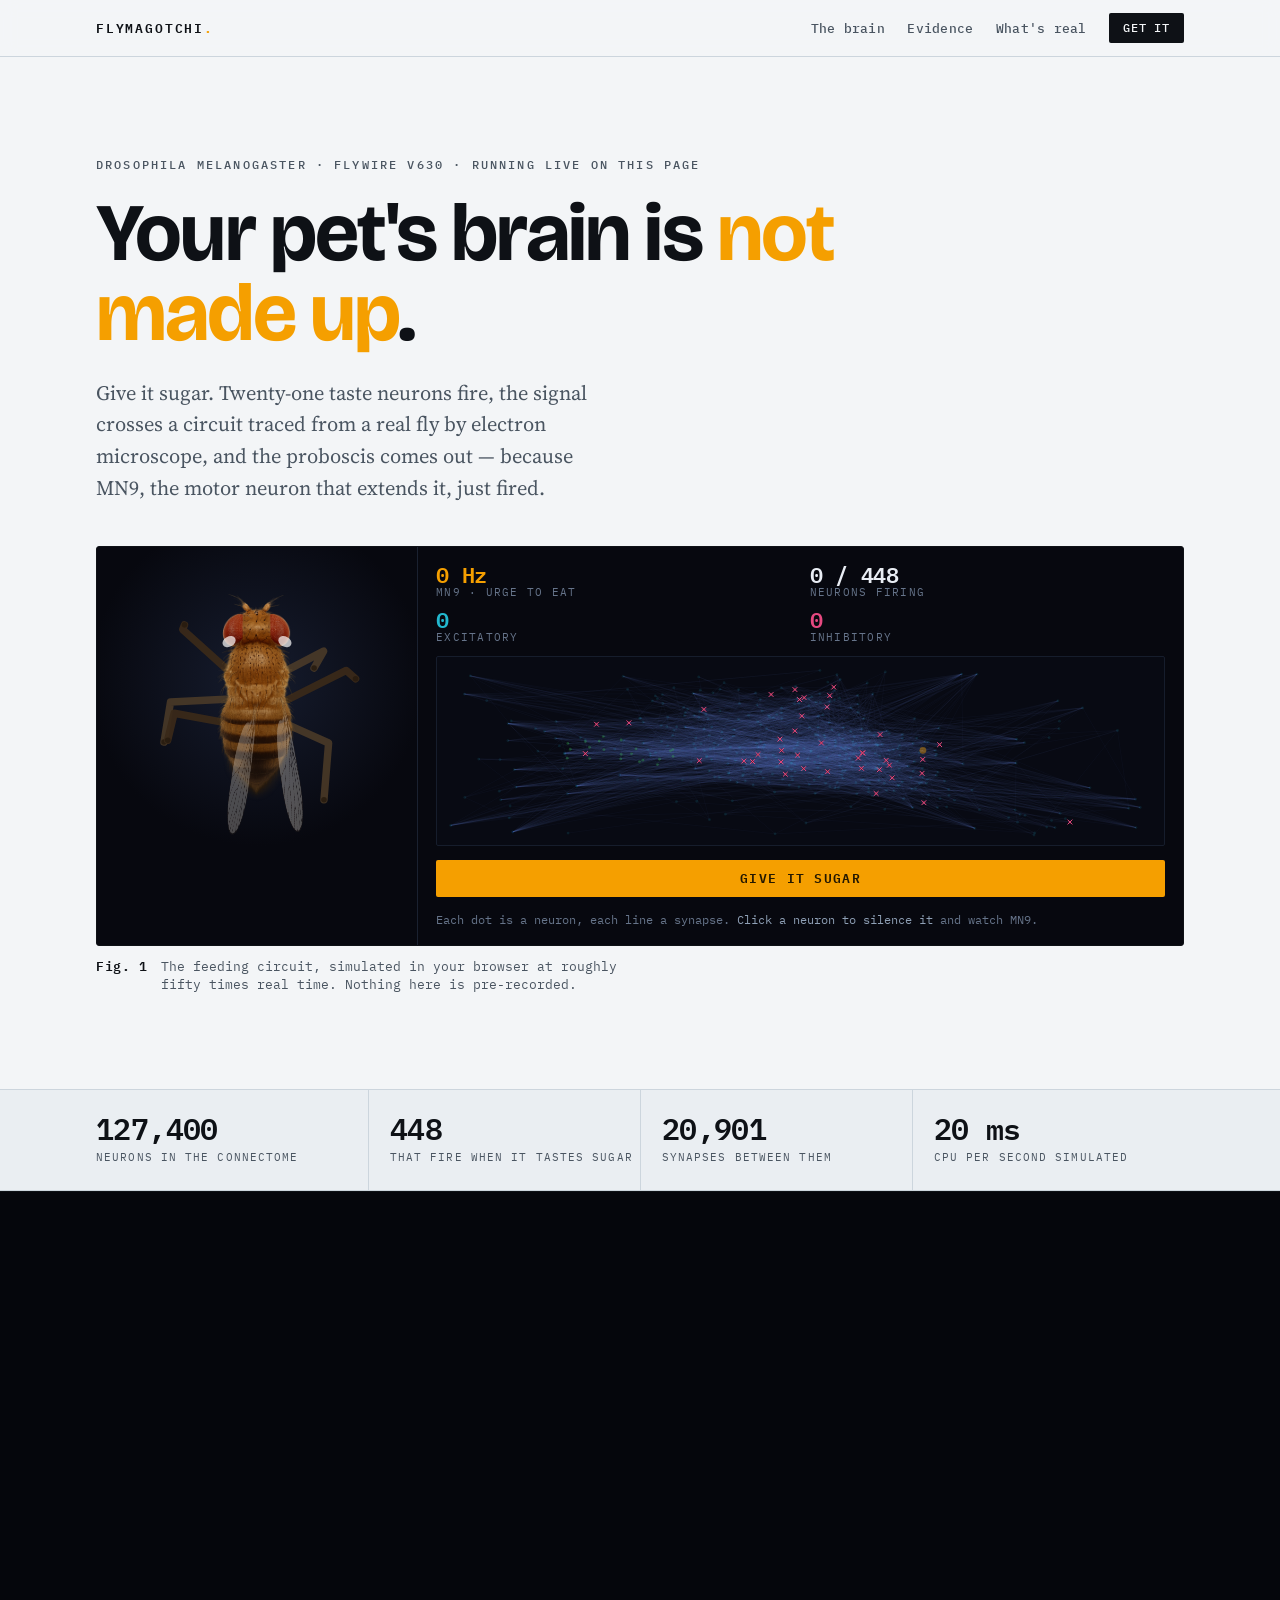
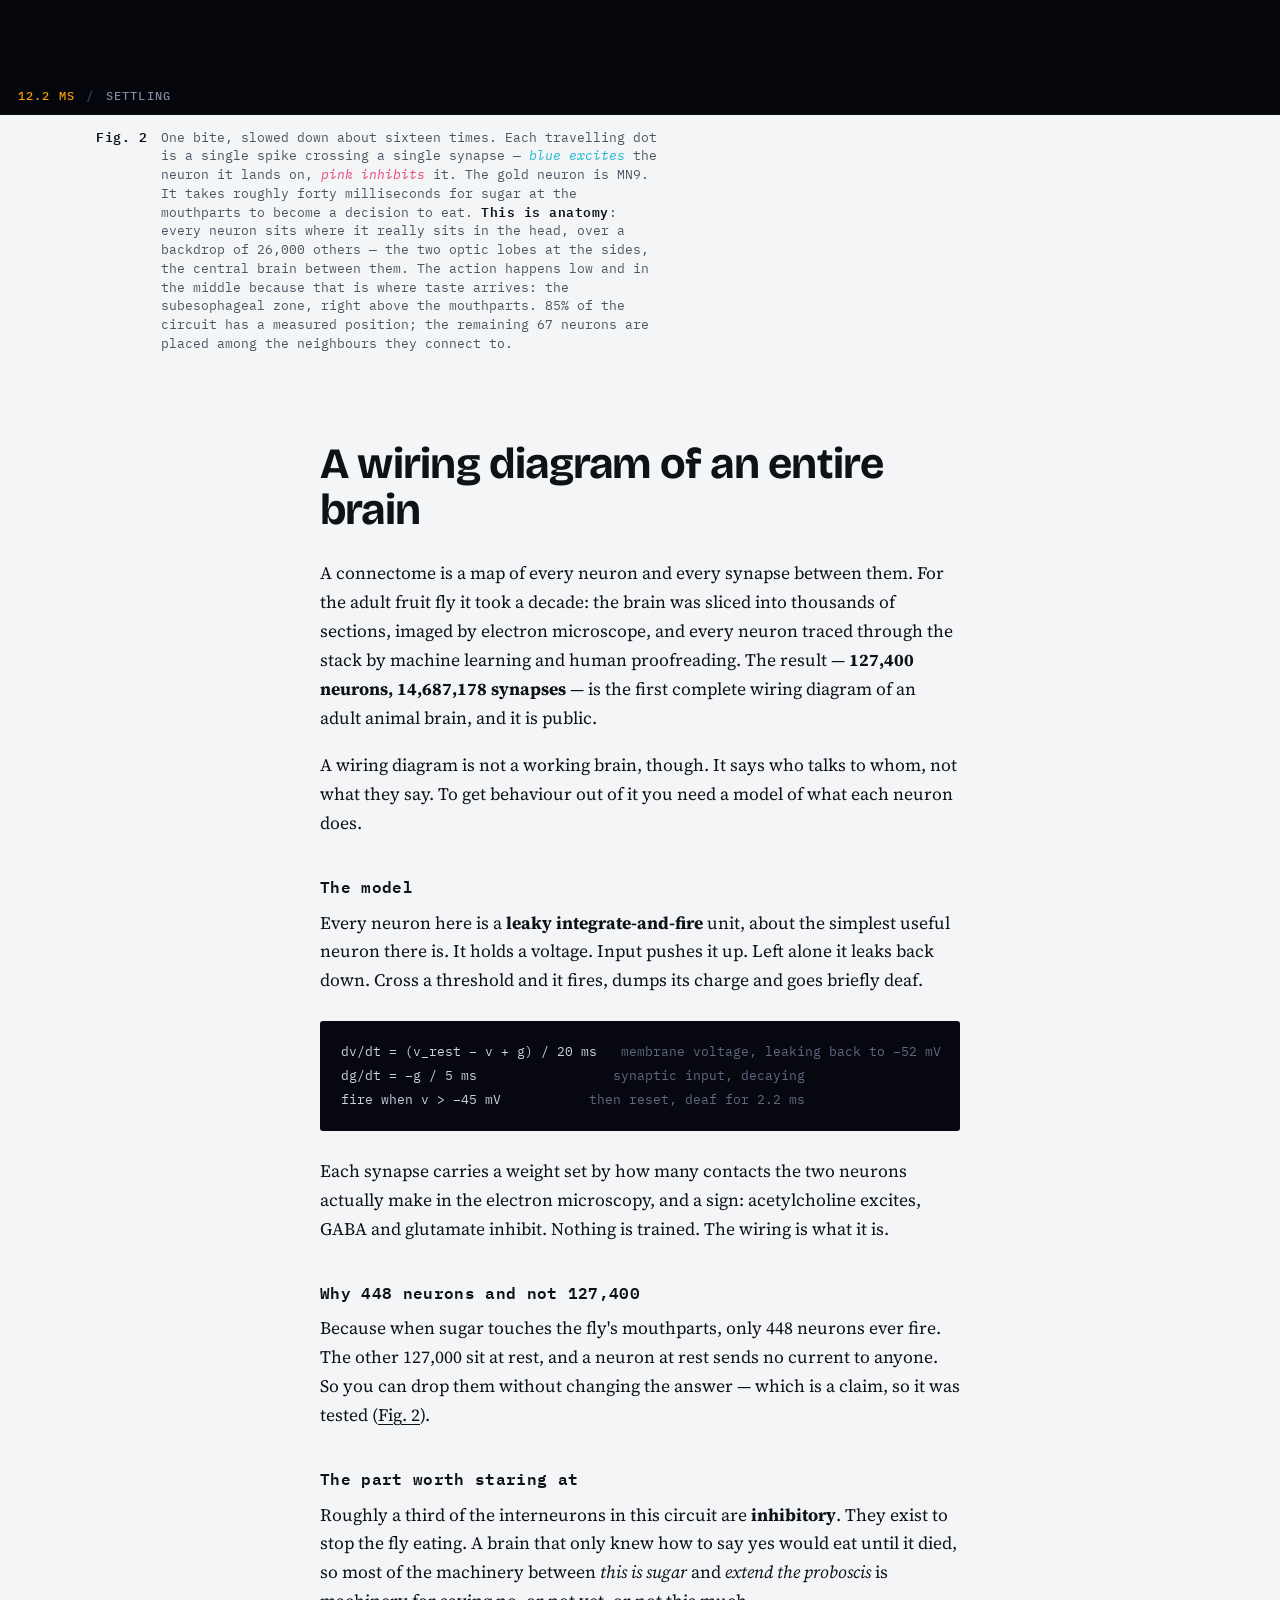
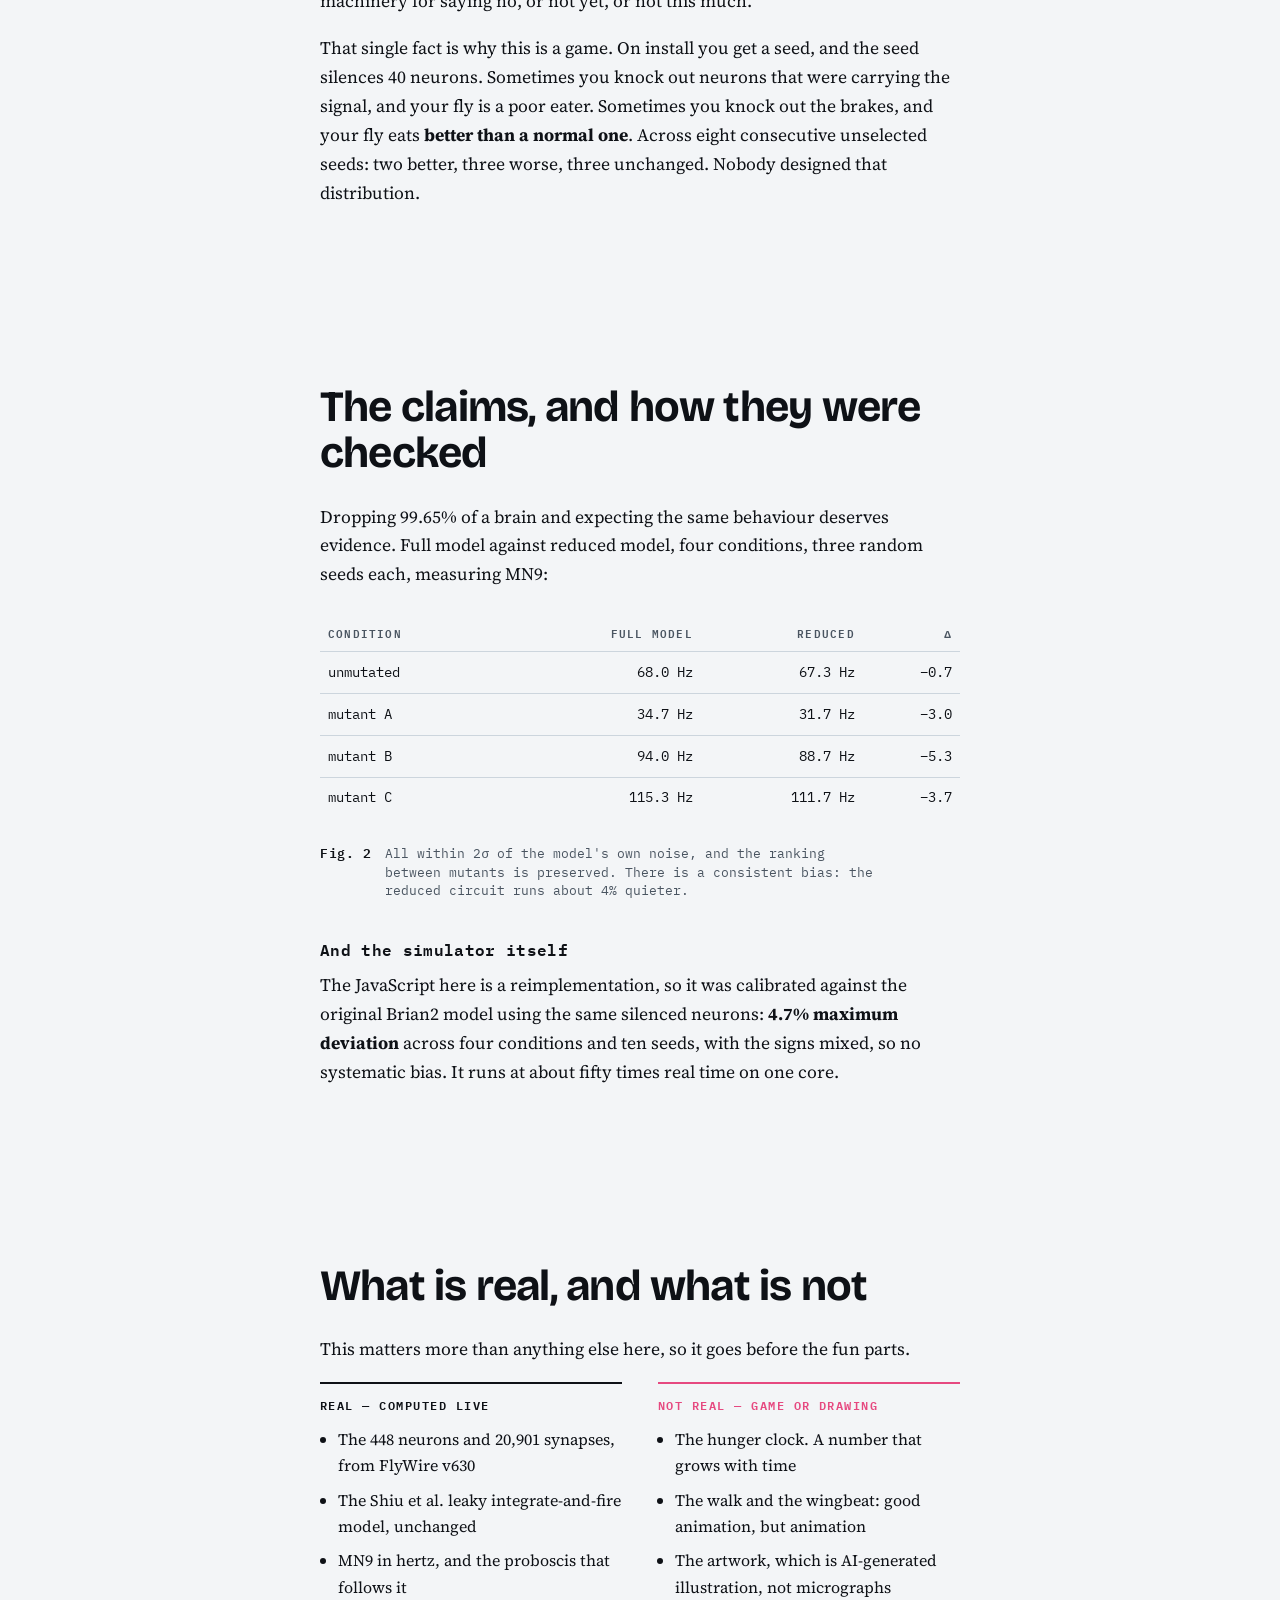
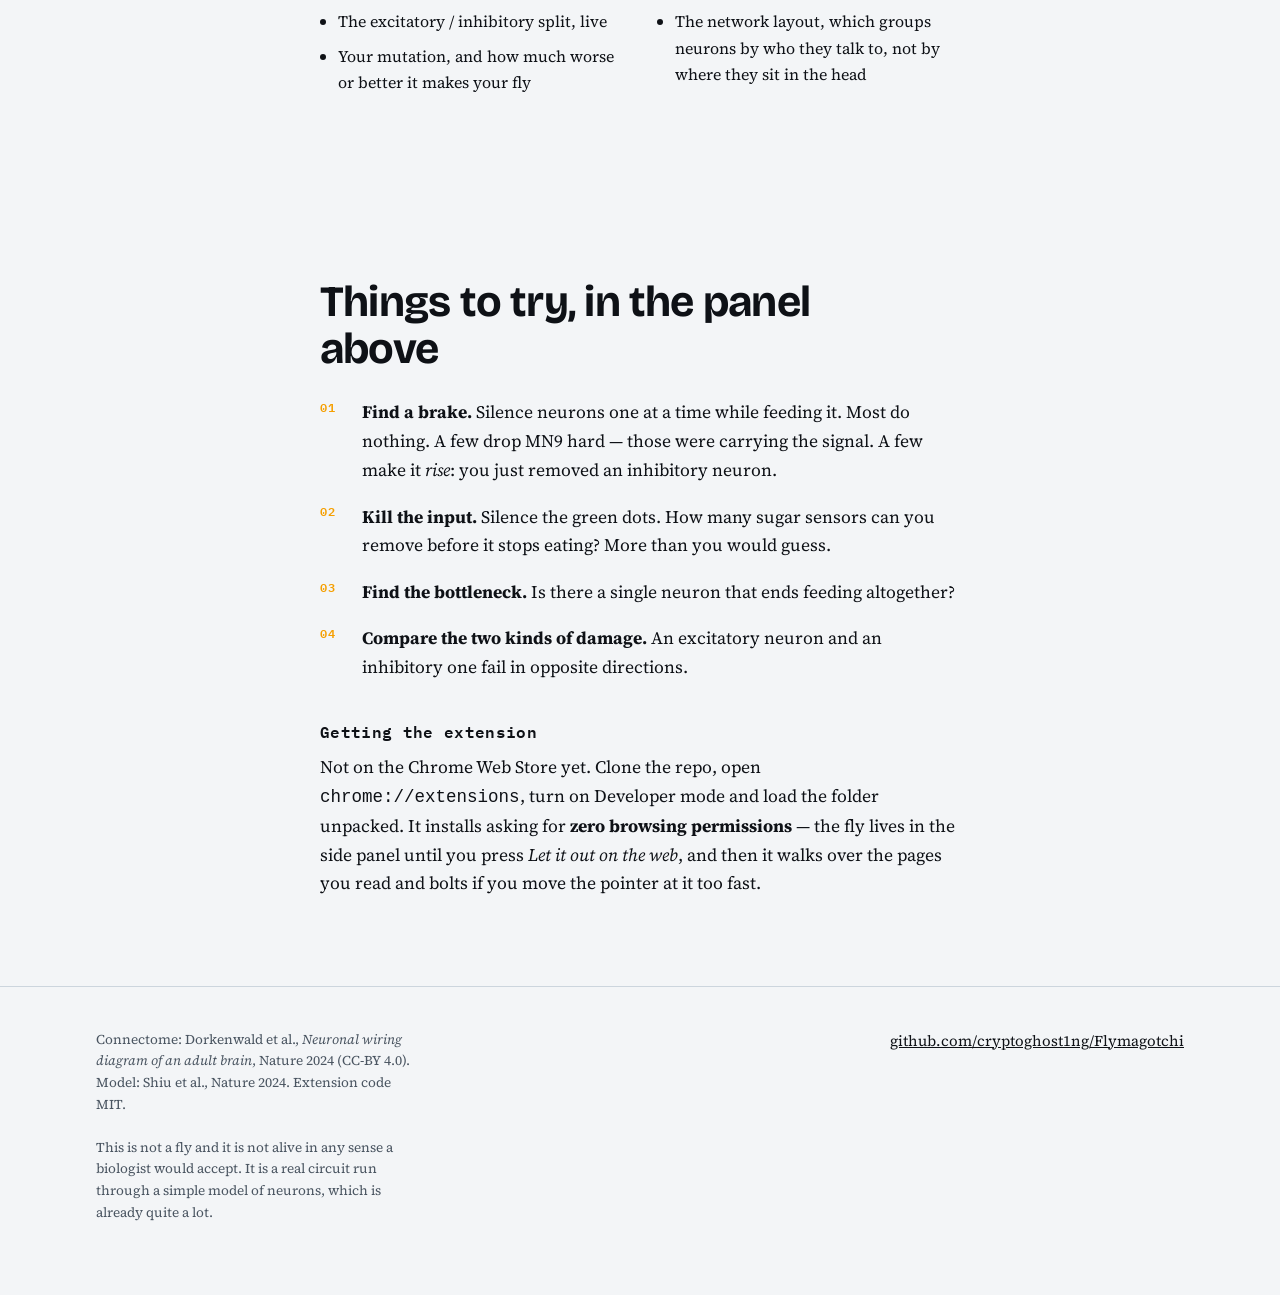
==== site/index.html @ b7d11dd6 "Add the public site, so it can be deployed from this repo The page runs the fly's circuit live, whic" ====
<!doctype html>
<html lang="en">
<head>
<meta charset="utf-8">
<meta name="viewport" content="width=device-width,initial-scale=1">
<title>Flymagotchi — a pet whose brain is real</title>
<meta name="description" content="A browser extension pet running 448 neurons and 20,901 synapses traced from an actual fruit fly brain. Feed it here, no install needed.">
<meta property="og:title" content="Flymagotchi — a pet whose brain is real">
<meta property="og:description" content="448 neurons from the Drosophila connectome, simulated live in your browser. Feed it, then break it.">
<link rel="icon" href="assets/body.png">
<link rel="preconnect" href="https://fonts.googleapis.com">
<link rel="preconnect" href="https://fonts.gstatic.com" crossorigin>
<link href="https://fonts.googleapis.com/css2?family=Bricolage+Grotesque:opsz,wdth,wght@12..96,75..100,400..800&family=IBM+Plex+Mono:wght@400;500;600&family=Source+Serif+4:ital,opsz,wght@0,8..60,400..700;1,8..60,400&display=swap" rel="stylesheet">
<link rel="stylesheet" href="style.css">
</head>
<body>

<header class="top">
  <div class="wrap">
    <div class="brand">Flymagotchi<i>.</i></div>
    <nav>
      <a href="#brain">The brain</a>
      <a href="#evidence">Evidence</a>
      <a href="#honest">What's real</a>
      <a class="btn" href="https://github.com/cryptoghost1ng/Flymagotchi">Get it</a>
    </nav>
  </div>
</header>

<main>

<div class="wrap hero">
  <p class="eyebrow">Drosophila melanogaster · FlyWire v630 · running live on this page</p>
  <h1>Your pet's brain is <em>not made up</em>.</h1>
  <p class="lede">Give it sugar. Twenty-one taste neurons fire, the signal crosses a circuit
  traced from a real fly by electron microscope, and the proboscis comes out — because MN9,
  the motor neuron that extends it, just fired.</p>

  <figure class="fig">
    <div class="fig-body">
      <div class="stage">
        <canvas id="fly"></canvas>
        <div class="side">
          <div class="readout">
            <div class="ro mn9"><b id="r-mn9">0 Hz</b><span>MN9 · urge to eat</span></div>
            <div class="ro"><b id="r-active">0</b><span>neurons firing</span></div>
            <div class="ro exc"><b id="r-exc">0</b><span>excitatory</span></div>
            <div class="ro inh"><b id="r-inh">0</b><span>inhibitory</span></div>
          </div>
          <canvas id="net"></canvas>
          <button class="feed" id="feed">Give it sugar</button>
          <p class="hint" id="hint">Each dot is a neuron, each line a synapse.
          <em>Click a neuron to silence it</em> and watch MN9.</p>
        </div>
      </div>
    </div>
    <figcaption class="fig-cap"><b>Fig. 1</b>
      <span>The feeding circuit, simulated in your browser at roughly fifty times real
      time. Nothing here is pre-recorded.</span></figcaption>
  </figure>
</div>

<div class="strip">
  <div class="wrap">
    <div class="m"><b>127,400</b><span>neurons in the connectome</span></div>
    <div class="m"><b>448</b><span>that fire when it tastes sugar</span></div>
    <div class="m"><b>20,901</b><span>synapses between them</span></div>
    <div class="m"><b>20 ms</b><span>cpu per second simulated</span></div>
  </div>
</div>

<figure class="fig bleed">
  <div class="fig-body">
    <canvas id="slow"></canvas>
    <div class="slow-hud">
      <span id="slow-t">0.0 ms</span>
      <span class="sep">/</span>
      <span id="slow-phase">waiting for sugar</span>
    </div>
  </div>
  <figcaption class="fig-cap wrap"><b>Fig. 2</b>
    <span>One bite, slowed down about sixteen times. Each travelling dot is a single spike
    crossing a single synapse — <i style="color:var(--exc)">blue excites</i> the neuron it
    lands on, <i style="color:var(--inh)">pink inhibits</i> it. The gold neuron is MN9. It
    takes roughly forty milliseconds for sugar at the mouthparts to become a decision to
    eat. <b>This is anatomy</b>: every neuron sits where it really sits in the head, over
    a backdrop of 26,000 others — the two optic lobes at the sides, the central brain
    between them. The action happens low and in the middle because that is where taste
    arrives: the subesophageal zone, right above the mouthparts. 85% of the circuit has a
    measured position; the remaining 67 neurons are placed among the neighbours they
    connect to.</span></figcaption>
</figure>

<section id="brain">
  <div class="read">
    <h2>A wiring diagram of an entire brain</h2>
    <p>A connectome is a map of every neuron and every synapse between them. For the adult
    fruit fly it took a decade: the brain was sliced into thousands of sections, imaged by
    electron microscope, and every neuron traced through the stack by machine learning and
    human proofreading. The result — <strong>127,400 neurons, 14,687,178 synapses</strong> —
    is the first complete wiring diagram of an adult animal brain, and it is public.</p>

    <p>A wiring diagram is not a working brain, though. It says who talks to whom, not what
    they say. To get behaviour out of it you need a model of what each neuron does.</p>

    <h3>The model</h3>
    <p>Every neuron here is a <strong>leaky integrate-and-fire</strong> unit, about the
    simplest useful neuron there is. It holds a voltage. Input pushes it up. Left alone it
    leaks back down. Cross a threshold and it fires, dumps its charge and goes briefly deaf.</p>

    <div class="eq">dv/dt = (v_rest &minus; v + g) / 20 ms   <span class="c">membrane voltage, leaking back to &minus;52 mV</span>
dg/dt = &minus;g / 5 ms                 <span class="c">synaptic input, decaying</span>
fire when v &gt; &minus;45 mV           <span class="c">then reset, deaf for 2.2 ms</span></div>

    <p>Each synapse carries a weight set by how many contacts the two neurons actually make
    in the electron microscopy, and a sign: acetylcholine excites, GABA and glutamate
    inhibit. Nothing is trained. The wiring is what it is.</p>

    <h3>Why 448 neurons and not 127,400</h3>
    <p>Because when sugar touches the fly's mouthparts, only 448 neurons ever fire. The other
    127,000 sit at rest, and a neuron at rest sends no current to anyone. So you can drop
    them without changing the answer — which is a claim, so it was tested (<a class="link" href="#evidence">Fig. 2</a>).</p>

    <h3>The part worth staring at</h3>
    <p>Roughly a third of the interneurons in this circuit are <strong>inhibitory</strong>.
    They exist to stop the fly eating. A brain that only knew how to say yes would eat until
    it died, so most of the machinery between <em>this is sugar</em> and <em>extend the
    proboscis</em> is machinery for saying no, or not yet, or not this much.</p>

    <p>That single fact is why this is a game. On install you get a seed, and the seed
    silences 40 neurons. Sometimes you knock out neurons that were carrying the signal, and
    your fly is a poor eater. Sometimes you knock out the brakes, and your fly eats
    <strong>better than a normal one</strong>. Across eight consecutive unselected seeds:
    two better, three worse, three unchanged. Nobody designed that distribution.</p>
  </div>
</section>

<section id="evidence">
  <div class="read">
    <h2>The claims, and how they were checked</h2>
    <p>Dropping 99.65% of a brain and expecting the same behaviour deserves evidence. Full
    model against reduced model, four conditions, three random seeds each, measuring MN9:</p>

    <table>
      <thead><tr><th>Condition</th><th>Full model</th><th>Reduced</th><th>Δ</th></tr></thead>
      <tbody>
        <tr><td>unmutated</td><td>68.0 Hz</td><td>67.3 Hz</td><td>−0.7</td></tr>
        <tr><td>mutant A</td><td>34.7 Hz</td><td>31.7 Hz</td><td>−3.0</td></tr>
        <tr><td>mutant B</td><td>94.0 Hz</td><td>88.7 Hz</td><td>−5.3</td></tr>
        <tr><td>mutant C</td><td>115.3 Hz</td><td>111.7 Hz</td><td>−3.7</td></tr>
      </tbody>
    </table>
    <p class="fig-cap"><b>Fig. 2</b><span>All within 2σ of the model's own noise, and the
    ranking between mutants is preserved. There is a consistent bias: the reduced circuit
    runs about 4% quieter.</span></p>

    <h3>And the simulator itself</h3>
    <p>The JavaScript here is a reimplementation, so it was calibrated against the original
    Brian2 model using the same silenced neurons: <strong>4.7% maximum deviation</strong>
    across four conditions and ten seeds, with the signs mixed, so no systematic bias. It
    runs at about fifty times real time on one core.</p>
  </div>
</section>

<section id="honest">
  <div class="read">
    <h2>What is real, and what is not</h2>
    <p>This matters more than anything else here, so it goes before the fun parts.</p>
    <div class="two">
      <div class="card">
        <h4>Real — computed live</h4>
        <ul>
          <li>The 448 neurons and 20,901 synapses, from FlyWire v630</li>
          <li>The Shiu et al. leaky integrate-and-fire model, unchanged</li>
          <li>MN9 in hertz, and the proboscis that follows it</li>
          <li>The excitatory / inhibitory split, live</li>
          <li>Your mutation, and how much worse or better it makes your fly</li>
        </ul>
      </div>
      <div class="card no">
        <h4>Not real — game or drawing</h4>
        <ul>
          <li>The hunger clock. A number that grows with time</li>
          <li>The walk and the wingbeat: good animation, but animation</li>
          <li>The artwork, which is AI-generated illustration, not micrographs</li>
          <li>The network layout, which groups neurons by who they talk to, not by where they sit in the head</li>
        </ul>
      </div>
    </div>
  </div>
</section>

<section id="token" hidden>
  <div class="read">
    <h2>She launched it herself</h2>
    <p>We put sugar on her mouthparts and waited. <span id="tk-decided">—</span>
    milliseconds later her proboscis motor neuron had fired
    <span id="tk-threshold">—</span> times, which is a fly deciding to eat. We took the
    exact timing of those spikes, hashed it, and that is the ticker. Nobody picked it.</p>

    <div class="ca">
      <div class="ca-row"><span>Ticker</span><b id="tk-ticker">—</b></div>
      <div class="ca-row"><span>Chain</span><b id="tk-chain">—</b></div>
      <div class="ca-row ca-addr">
        <span>Contract</span>
        <code id="tk-ca">—</code>
        <button id="tk-copy" type="button">Copy</button>
      </div>
      <a id="tk-explorer" class="ca-link" href="#" rel="noopener">View on the explorer →</a>
    </div>

    <h3>Check it yourself</h3>
    <p>This is the part that matters. The decision is deterministic: the same fly, the same
    sugar and the same seed produce the same spike train every time, down to the tenth of a
    millisecond. Run it and you get the same four letters.</p>
    <div class="eq">git clone https://github.com/cryptoghost1ng/Flymagotchi
node research/she_decides.mjs <span id="tk-seed">—</span>
<span class="c">→ decided at <span class="tk-decided">—</span> ms · sha256 <span id="tk-hash8">—</span>… · <span class="tk-ticker">—</span></span></div>
    <p>Or open the panel at the top of this page, which runs the same simulator.</p>

    <h3 id="pair-h">Why it trades against <span class="tk-pair">—</span></h3>
    <div id="pair-block">
      <p>This token is <strong>stock-paired</strong>: the other side of its liquidity pool is
      not a stablecoin, it is tokenised <span class="tk-pair">—</span>. So the price is quoted
      in the stock, and the stock's own moves feed straight into the chart. Worth knowing
      before you read anything into a green or red candle.</p>
      <p id="pair-why">The pairing is not arbitrary. <strong>The brain inside this token was
      mapped by Google.</strong> The connectome it runs on was reconstructed by Google
      Research together with HHMI Janelia — the fly you are feeding on this page exists
      because they traced it, neuron by neuron, out of electron microscope images. It seemed
      right that it should be quoted in them.</p>
    </div>

    <h3>The honest split</h3>
    <p>The fly decides <strong>when</strong>, and the exact timing that becomes the ticker.
    Everything else is a rig: the name, the supply, the liquidity and the transaction are
    ours. She has no idea any of this exists — she is 448 neurons that know how to want
    sugar.</p>
  </div>
</section>

<section id="try">
  <div class="read">
    <h2>Things to try, in the panel above</h2>
    <ol class="steps">
      <li><strong>Find a brake.</strong> Silence neurons one at a time while feeding it. Most
      do nothing. A few drop MN9 hard — those were carrying the signal. A few make it
      <em>rise</em>: you just removed an inhibitory neuron.</li>
      <li><strong>Kill the input.</strong> Silence the green dots. How many sugar sensors can
      you remove before it stops eating? More than you would guess.</li>
      <li><strong>Find the bottleneck.</strong> Is there a single neuron that ends feeding
      altogether?</li>
      <li><strong>Compare the two kinds of damage.</strong> An excitatory neuron and an
      inhibitory one fail in opposite directions.</li>
    </ol>

    <h3>Getting the extension</h3>
    <p>Not on the Chrome Web Store yet. Clone the repo, open
    <code>chrome://extensions</code>, turn on Developer mode and load the folder unpacked.
    It installs asking for <strong>zero browsing permissions</strong> — the fly lives in the
    side panel until you press <em>Let it out on the web</em>, and then it walks over the
    pages you read and bolts if you move the pointer at it too fast.</p>
  </div>
</section>

</main>

<footer class="foot">
  <div class="wrap">
    <p class="cite">Connectome: Dorkenwald et al., <em>Neuronal wiring diagram of an adult
    brain</em>, Nature 2024 (CC-BY 4.0). Model: Shiu et al., Nature 2024. Extension code MIT.
    <br><br>This is not a fly and it is not alive in any sense a biologist would accept. It
    is a real circuit run through a simple model of neurons, which is already quite a lot.</p>
    <p><a href="https://github.com/cryptoghost1ng/Flymagotchi">github.com/cryptoghost1ng/Flymagotchi</a></p>
  </div>
</footer>

<script type="module" src="app.js"></script>
</body>
</html>
---- site/style.css ----
/* Flymagotchi — the page is a document; every simulation is a dark instrument
   set into it, framed like a dark-field figure in a paper. */

:root{
  --paper:#f3f5f7;
  --paper-2:#eaeef2;
  --ink:#0e1116;
  --ink-2:#4a5561;
  --rule:#ccd5dd;
  --instrument:#07080f;

  /* data colours, straight from how connectomes are rendered */
  --exc:#22b8cf;
  --inh:#e64980;
  --mn9:#f59f00;
  --sugar:#37b24d;

  --display:"Bricolage Grotesque",system-ui,sans-serif;
  --prose:"Source Serif 4",Georgia,serif;
  --data:"IBM Plex Mono",ui-monospace,Menlo,monospace;

  --col:min(100% - 2.5rem, 68rem);
  --read:min(100% - 2.5rem, 40rem);
}

*{box-sizing:border-box}
html{scroll-behavior:smooth}
@media (prefers-reduced-motion:reduce){ html{scroll-behavior:auto} *{animation:none!important;transition:none!important} }

body{
  margin:0;background:var(--paper);color:var(--ink);
  font:400 17.5px/1.65 var(--prose);
  -webkit-font-smoothing:antialiased;
}
.wrap{width:var(--col);margin-inline:auto}
.read{width:var(--read);margin-inline:auto}

/* ---------- masthead ---------- */
.top{
  border-bottom:1px solid var(--rule);position:sticky;top:0;z-index:20;
  background:color-mix(in srgb,var(--paper) 88%,transparent);backdrop-filter:blur(8px);
}
.top .wrap{display:flex;align-items:center;justify-content:space-between;gap:1rem;height:56px}
.brand{font:600 13px/1 var(--data);letter-spacing:.14em;text-transform:uppercase}
.brand i{color:var(--mn9);font-style:normal}
.top nav{display:flex;gap:1.4rem;align-items:center}
.top a{font:500 13px/1 var(--data);color:var(--ink-2);text-decoration:none;letter-spacing:.02em}
.top a:hover{color:var(--ink)}
.top a.btn{
  background:var(--ink);color:var(--paper);padding:.6rem .9rem;border-radius:2px;
  letter-spacing:.06em;text-transform:uppercase;font-size:11.5px
}
.top a.btn:hover{background:#000;color:#fff}

/* ---------- hero ---------- */
.hero{padding:clamp(3rem,8vw,6.5rem) 0 2.5rem}
.eyebrow{
  font:500 12px/1 var(--data);letter-spacing:.18em;text-transform:uppercase;
  color:var(--ink-2);margin:0 0 1.4rem
}
h1{
  font:700 clamp(2.6rem,7.2vw,5.1rem)/0.98 var(--display);
  font-stretch:115%;letter-spacing:-.022em;margin:0 0 1.5rem;max-width:16ch;
}
h1 em{font-style:normal;color:var(--mn9)}
.lede{font-size:clamp(1.05rem,1.9vw,1.28rem);line-height:1.55;color:var(--ink-2);max-width:52ch;margin:0}

/* ---------- the instrument: a dark figure inset in the paper ---------- */
.fig{margin:2.6rem 0 0}
.fig-body{
  background:var(--instrument);border:1px solid var(--ink);border-radius:3px;
  overflow:hidden;position:relative;
}
.fig-cap{
  display:flex;gap:.9rem;align-items:baseline;margin-top:.7rem;
  font:400 12.5px/1.5 var(--data);color:var(--ink-2)
}
.fig-cap b{color:var(--ink);font-weight:600;white-space:nowrap;letter-spacing:.04em}
.fig-cap span{max-width:62ch}

.stage{display:grid;grid-template-columns:minmax(0,320px) minmax(0,1fr);gap:0}
@media (max-width:720px){ .stage{grid-template-columns:1fr} }
.stage canvas{display:block;width:100%}
#fly{height:300px;background:radial-gradient(circle at 50% 44%,#161c2e 0%,#07080f 72%)}
.side{border-left:1px solid #1a2130;padding:16px 18px;display:flex;flex-direction:column;gap:14px}
@media (max-width:720px){ .side{border-left:0;border-top:1px solid #1a2130} }
#net{height:190px;background:#080a13;border:1px solid #161d2c;border-radius:2px;cursor:crosshair}

.readout{display:grid;grid-template-columns:repeat(2,minmax(0,1fr));gap:10px 18px}
.ro{display:flex;flex-direction:column;gap:2px}
.ro b{font:600 22px/1 var(--data);color:#e9edf4;letter-spacing:-.01em}
.ro span{font:400 10.5px/1 var(--data);letter-spacing:.12em;text-transform:uppercase;color:#66748a}
.ro.exc b{color:var(--exc)} .ro.inh b{color:var(--inh)} .ro.mn9 b{color:var(--mn9)}

.feed{
  appearance:none;border:0;width:100%;padding:12px;cursor:pointer;border-radius:2px;
  background:var(--mn9);color:#241800;font:600 13px/1 var(--data);
  letter-spacing:.1em;text-transform:uppercase;
}
.feed:active{transform:translateY(1px)}
.hint{font:400 11.5px/1.5 var(--data);color:#66748a;margin:0}
.hint em{color:#8fa0b6;font-style:normal}

/* ---------- measurement strip ---------- */
.strip{border-block:1px solid var(--rule);margin-top:3.4rem;background:var(--paper-2)}
.strip .wrap{display:grid;grid-template-columns:repeat(4,1fr)}
@media (max-width:720px){ .strip .wrap{grid-template-columns:repeat(2,1fr)} }
.m{padding:1.5rem 0;border-left:1px solid var(--rule);padding-left:1.3rem}
.m:first-child{border-left:0;padding-left:0}
@media (max-width:720px){ .m:nth-child(3){border-left:0;padding-left:0} }
.m b{display:block;font:600 clamp(1.35rem,3vw,1.85rem)/1 var(--data);letter-spacing:-.02em}
.m span{display:block;margin-top:.45rem;font:400 11px/1.4 var(--data);
  letter-spacing:.1em;text-transform:uppercase;color:var(--ink-2)}

/* ---------- prose sections ---------- */
section{padding:clamp(3.2rem,7vw,5.5rem) 0}
h2{
  font:700 clamp(1.8rem,4vw,2.7rem)/1.08 var(--display);font-stretch:110%;
  letter-spacing:-.018em;margin:0 0 1.6rem;max-width:22ch
}
h3{font:600 1.02rem/1.3 var(--data);letter-spacing:.02em;margin:2.4rem 0 .7rem}
p{margin:0 0 1.15rem}
.read p:last-child{margin-bottom:0}
strong{font-weight:700}
a.link{color:var(--ink);text-underline-offset:3px;text-decoration-thickness:1px}

.eq{
  background:var(--instrument);color:#c8d3e2;border-radius:3px;padding:1.2rem 1.3rem;
  font:400 13px/1.85 var(--data);overflow-x:auto;margin:1.6rem 0;
  white-space:pre;                      /* si no, las ecuaciones se juntan en una linea */
  tab-size:2
}
.eq .c{color:#5d6b82}

table{width:100%;border-collapse:collapse;margin:1.6rem 0;font:400 14px/1.5 var(--data)}
th,td{text-align:right;padding:.62rem .5rem;border-bottom:1px solid var(--rule)}
th:first-child,td:first-child{text-align:left}
thead th{font-weight:600;font-size:11px;letter-spacing:.11em;text-transform:uppercase;color:var(--ink-2)}
tbody tr:last-child td{border-bottom:0}

.two{display:grid;grid-template-columns:1fr 1fr;gap:2.2rem}
@media (max-width:720px){ .two{grid-template-columns:1fr;gap:1.6rem} }
.card{border-top:2px solid var(--ink);padding-top:1rem}
.card.no{border-top-color:var(--inh)}
.card h4{font:600 11.5px/1 var(--data);letter-spacing:.13em;text-transform:uppercase;margin:0 0 .9rem}
.card.no h4{color:var(--inh)}
.card ul{margin:0;padding-left:1.1rem}
.card li{margin-bottom:.5rem;font-size:16px}

ol.steps{counter-reset:s;list-style:none;margin:0;padding:0}
ol.steps li{counter-increment:s;position:relative;padding-left:2.6rem;margin-bottom:1.1rem}
ol.steps li::before{
  content:counter(s,decimal-leading-zero);position:absolute;left:0;top:.22em;
  font:600 12px/1 var(--data);color:var(--mn9);letter-spacing:.06em
}

.foot{border-top:1px solid var(--rule);padding:2.6rem 0 3.4rem;color:var(--ink-2);font-size:15px}
.foot .wrap{display:flex;flex-wrap:wrap;gap:1.6rem;justify-content:space-between}
.foot a{color:var(--ink)}
.foot .cite{max-width:46ch;font-size:13.5px;line-height:1.6}

:focus-visible{outline:2px solid var(--mn9);outline-offset:3px}

/* on a phone the section links wrap into two lines each; the one that matters stays */
@media (max-width:560px){
  .top nav a:not(.btn){display:none}
  .top .wrap{height:50px}
  h1{max-width:none}
}

/* ---------- Fig. 2 — one bite, slowed down ---------- */
.bleed{margin:0;width:100%}
.bleed .fig-body{border-radius:0;border-left:0;border-right:0;position:relative}
#slow{display:block;width:100%;height:clamp(340px,52vh,540px);background:#05060c}
.slow-hud{
  position:absolute;left:0;bottom:0;right:0;display:flex;gap:.7rem;align-items:baseline;
  padding:.75rem 1.1rem;font:500 12px/1 var(--data);letter-spacing:.1em;text-transform:uppercase;
  color:#7c8ba3;background:linear-gradient(transparent,rgba(5,6,12,.9) 55%)
}
.slow-hud #slow-t{color:var(--mn9);font-variant-numeric:tabular-nums;min-width:7ch}
.slow-hud .sep{color:#3a4558}
.bleed .fig-cap{margin-top:.8rem}

/* the anatomy needs room to read as a head */
#slow{height:clamp(380px,58vh,600px)}

/* ---------- the launch block ---------- */
.ca{background:var(--instrument);border-radius:3px;padding:1.1rem 1.2rem;margin:1.6rem 0;
  font-family:var(--data)}
.ca-row{display:flex;align-items:baseline;gap:1rem;padding:.45rem 0;font-size:13px}
.ca-row span{color:#66748a;min-width:8ch;letter-spacing:.1em;text-transform:uppercase;font-size:10.5px}
.ca-row b{color:var(--mn9);font-weight:600;font-size:17px;letter-spacing:.02em}
.ca-addr{border-top:1px solid #1a2130;margin-top:.5rem;padding-top:.8rem;flex-wrap:wrap}
.ca-addr code{color:#c8d3e2;font-size:13px;word-break:break-all;flex:1;min-width:12ch}
.ca-addr button{appearance:none;border:1px solid #2c3550;background:transparent;color:#8fa0b6;
  font:600 10.5px var(--data);letter-spacing:.1em;text-transform:uppercase;padding:.45rem .7rem;
  border-radius:2px;cursor:pointer}
.ca-addr button:hover{color:var(--paper);border-color:#4a5570}
.ca-addr button.done{color:var(--sugar);border-color:var(--sugar)}
.ca-link{display:inline-block;margin-top:.7rem;color:#8fa0b6;font-size:12px;
  letter-spacing:.04em;text-decoration:none}
.ca-link:hover{color:var(--paper)}
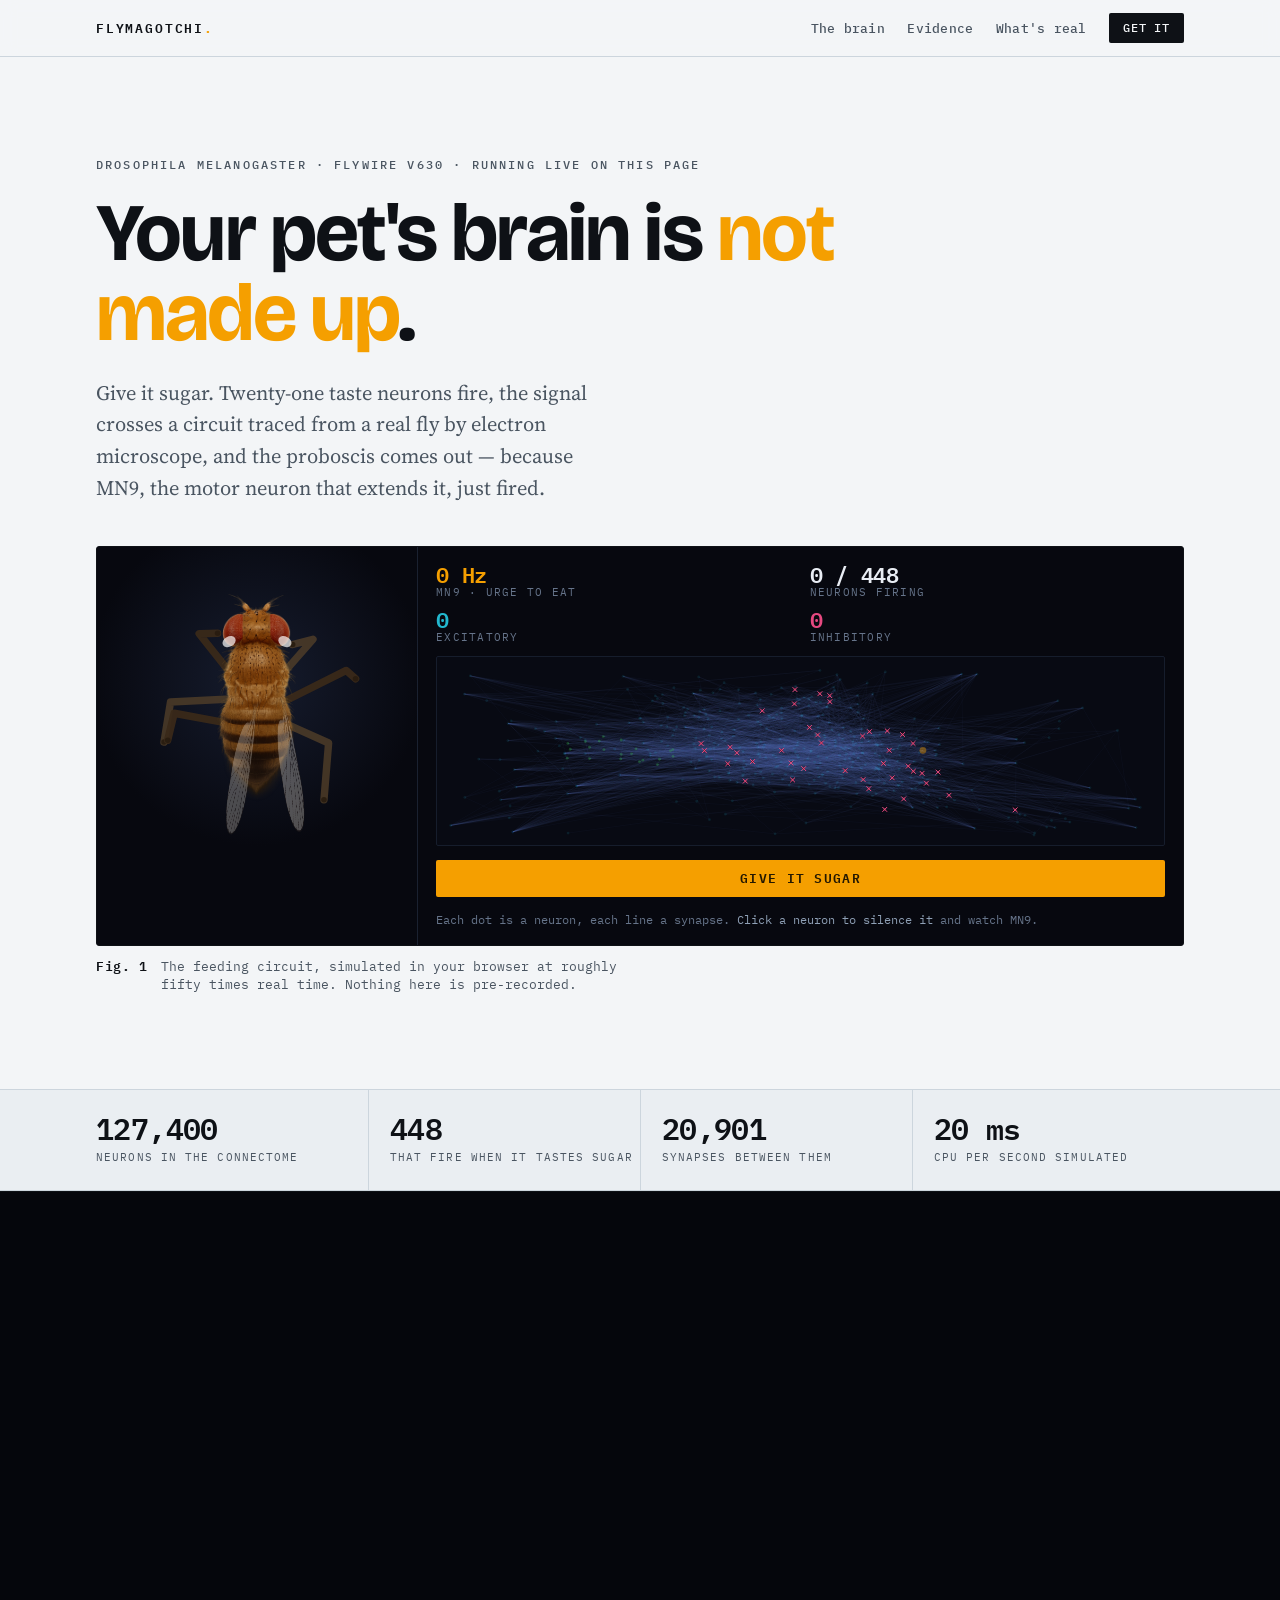
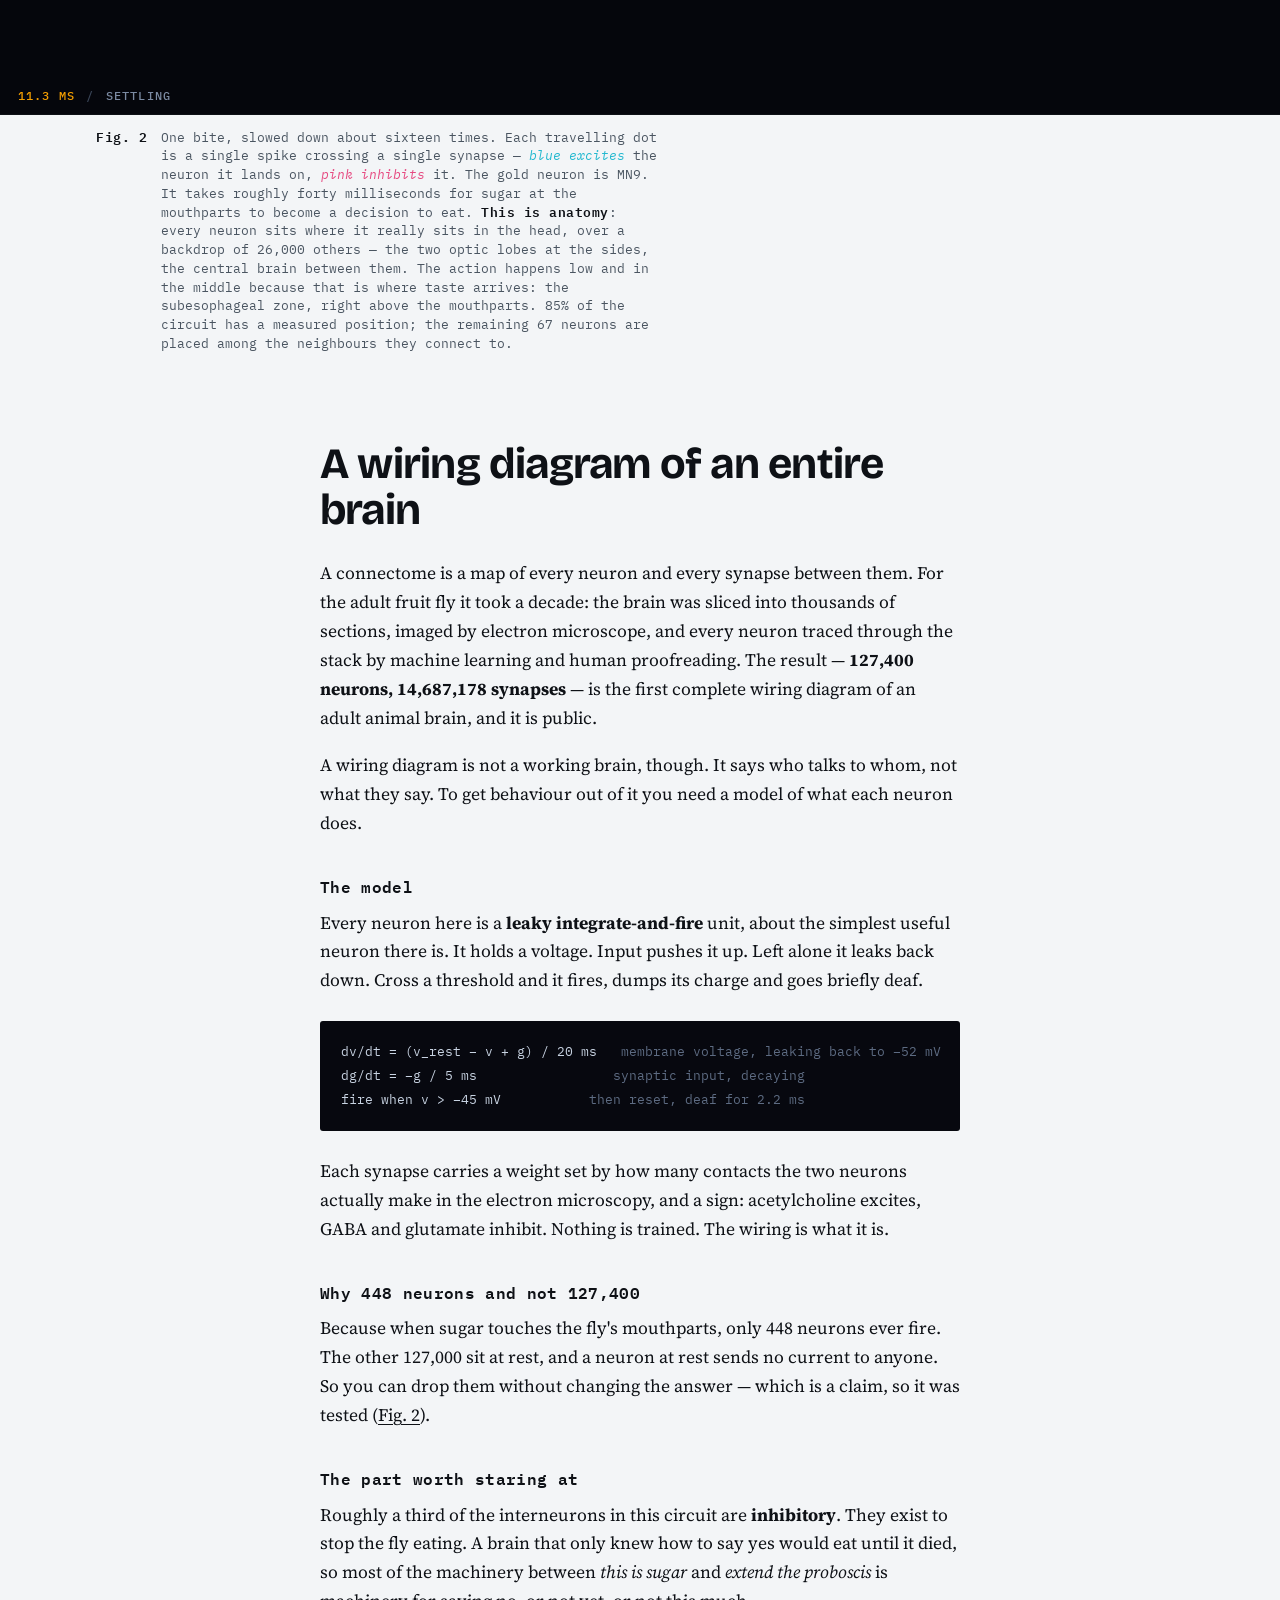
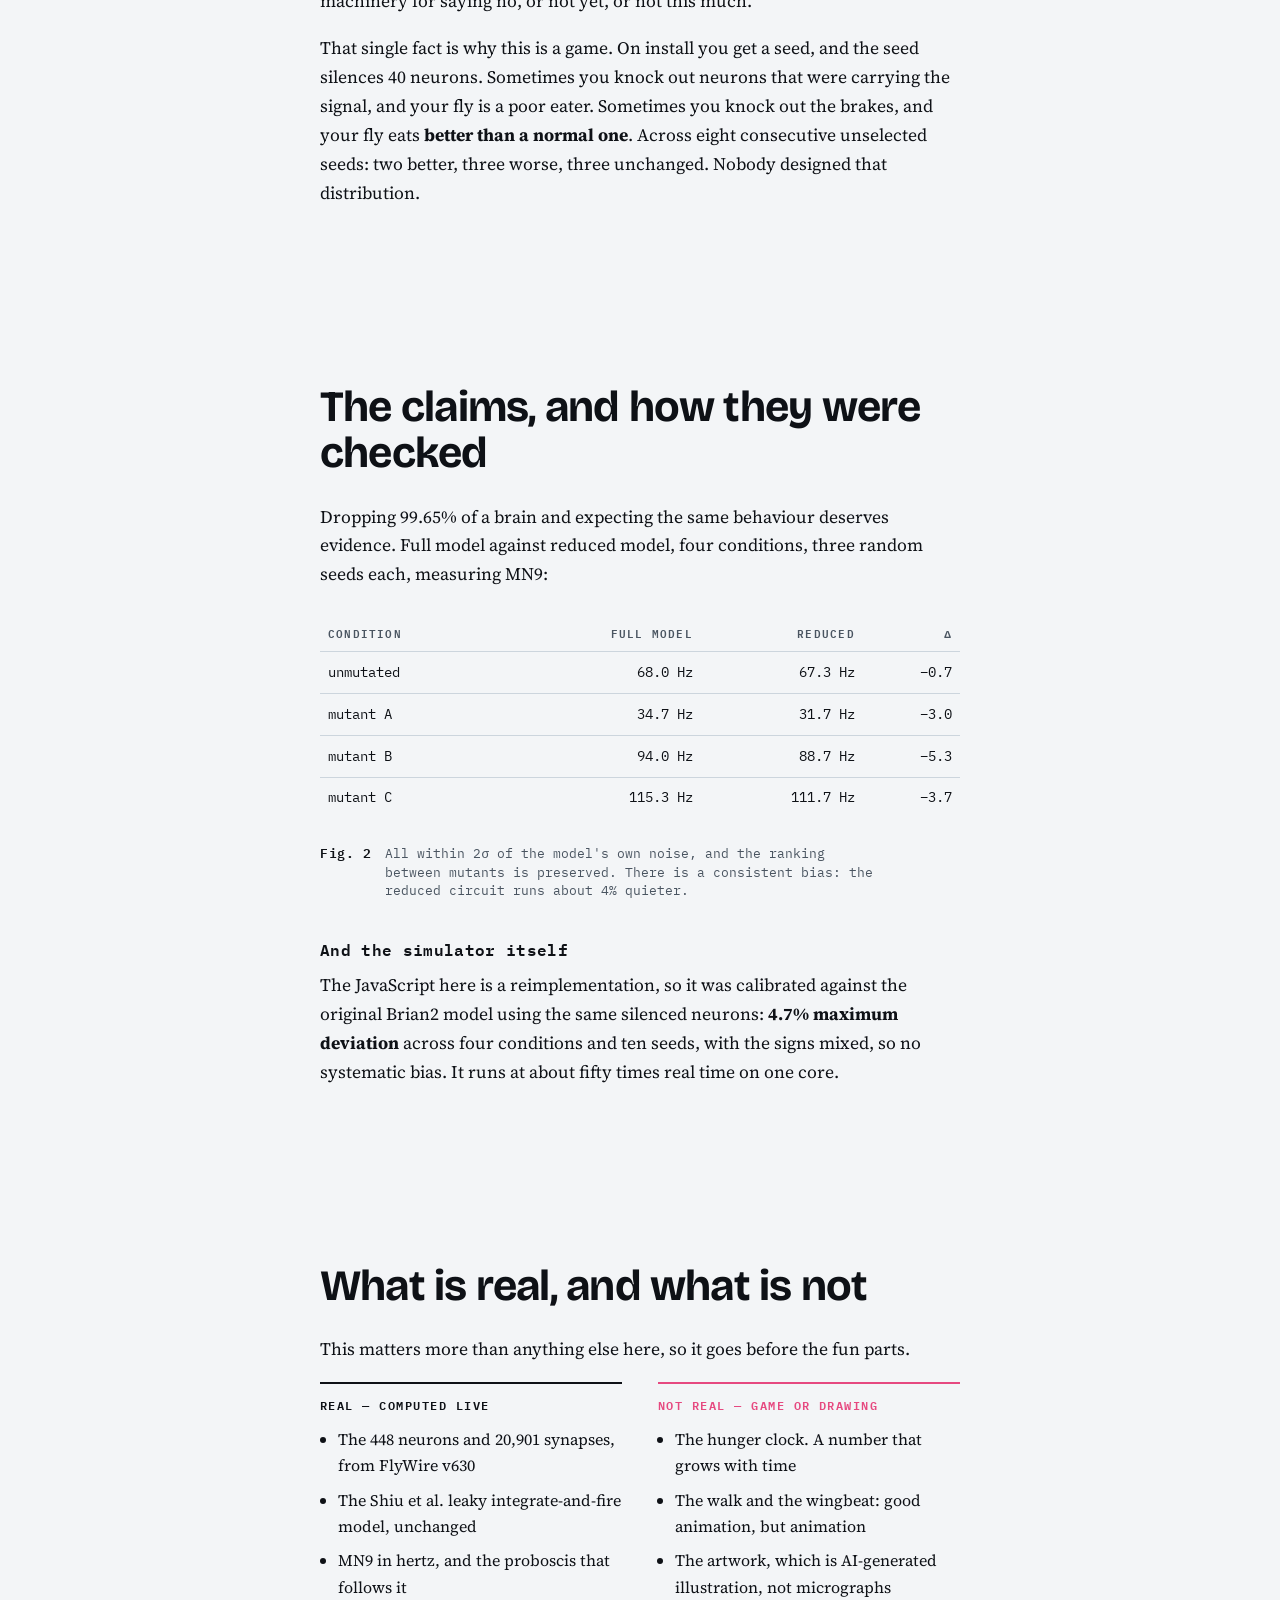
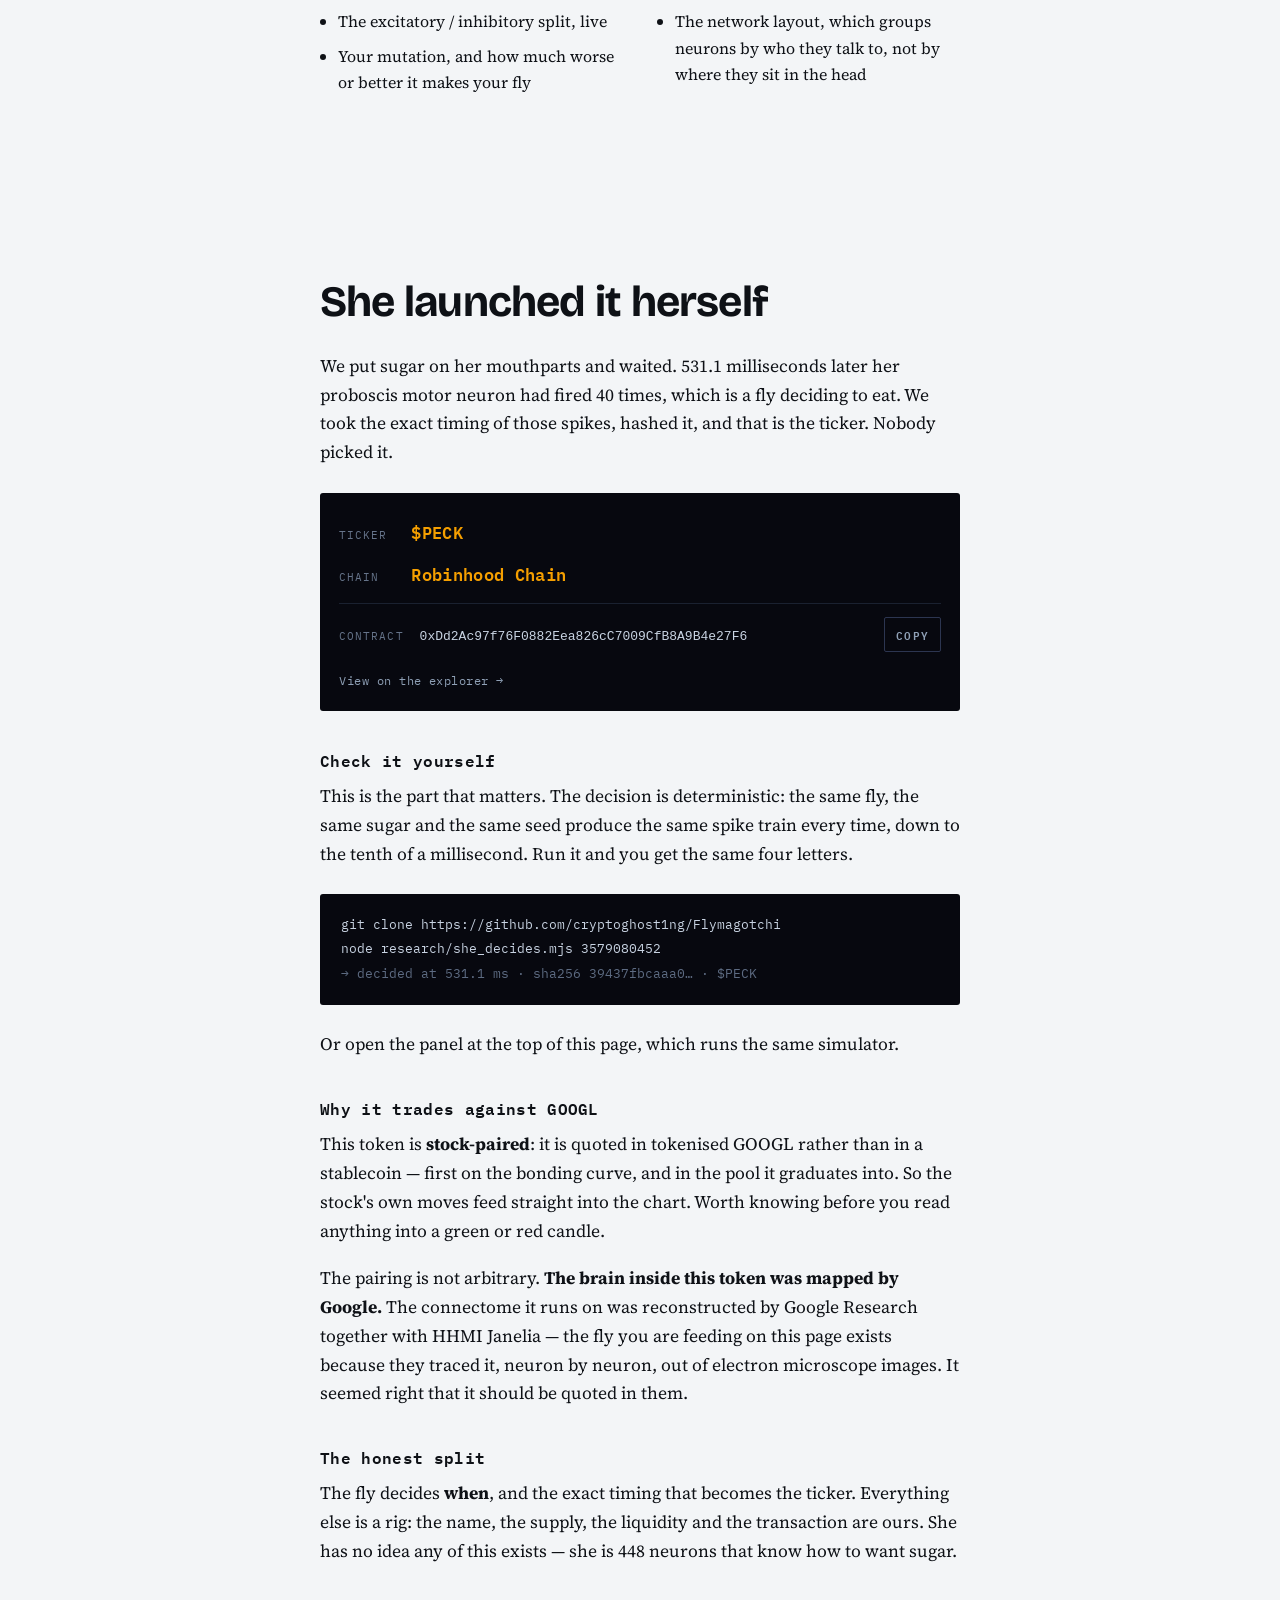
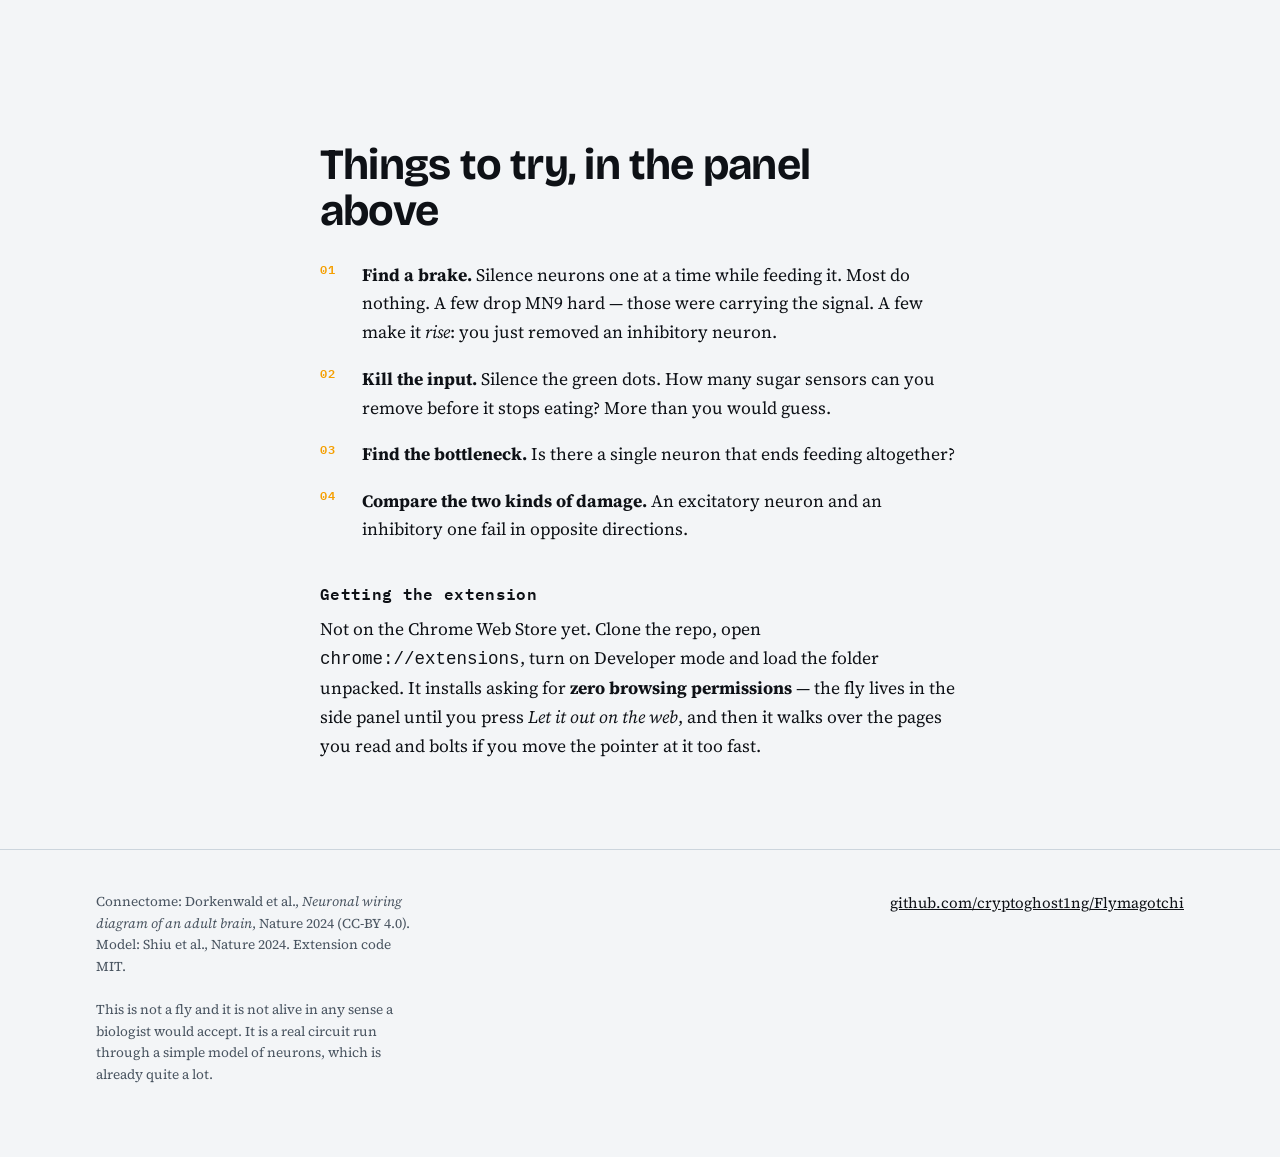
==== commit 59ec4a29: "The token is live: $PECK, paired with tokenised GOOGL Contract 0xDd2Ac97f76F0882Eea826cC7009CfB8A9B4" ====
--- a/site/index.html
+++ b/site/index.html
@@ -220,10 +220,10 @@
 
     <h3 id="pair-h">Why it trades against <span class="tk-pair">—</span></h3>
     <div id="pair-block">
-      <p>This token is <strong>stock-paired</strong>: the other side of its liquidity pool is
-      not a stablecoin, it is tokenised <span class="tk-pair">—</span>. So the price is quoted
-      in the stock, and the stock's own moves feed straight into the chart. Worth knowing
-      before you read anything into a green or red candle.</p>
+      <p>This token is <strong>stock-paired</strong>: it is quoted in tokenised
+      <span class="tk-pair">—</span> rather than in a stablecoin — first on the bonding curve,
+      and in the pool it graduates into. So the stock's own moves feed straight into the
+      chart. Worth knowing before you read anything into a green or red candle.</p>
       <p id="pair-why">The pairing is not arbitrary. <strong>The brain inside this token was
       mapped by Google.</strong> The connectome it runs on was reconstructed by Google
       Research together with HHMI Janelia — the fly you are feeding on this page exists
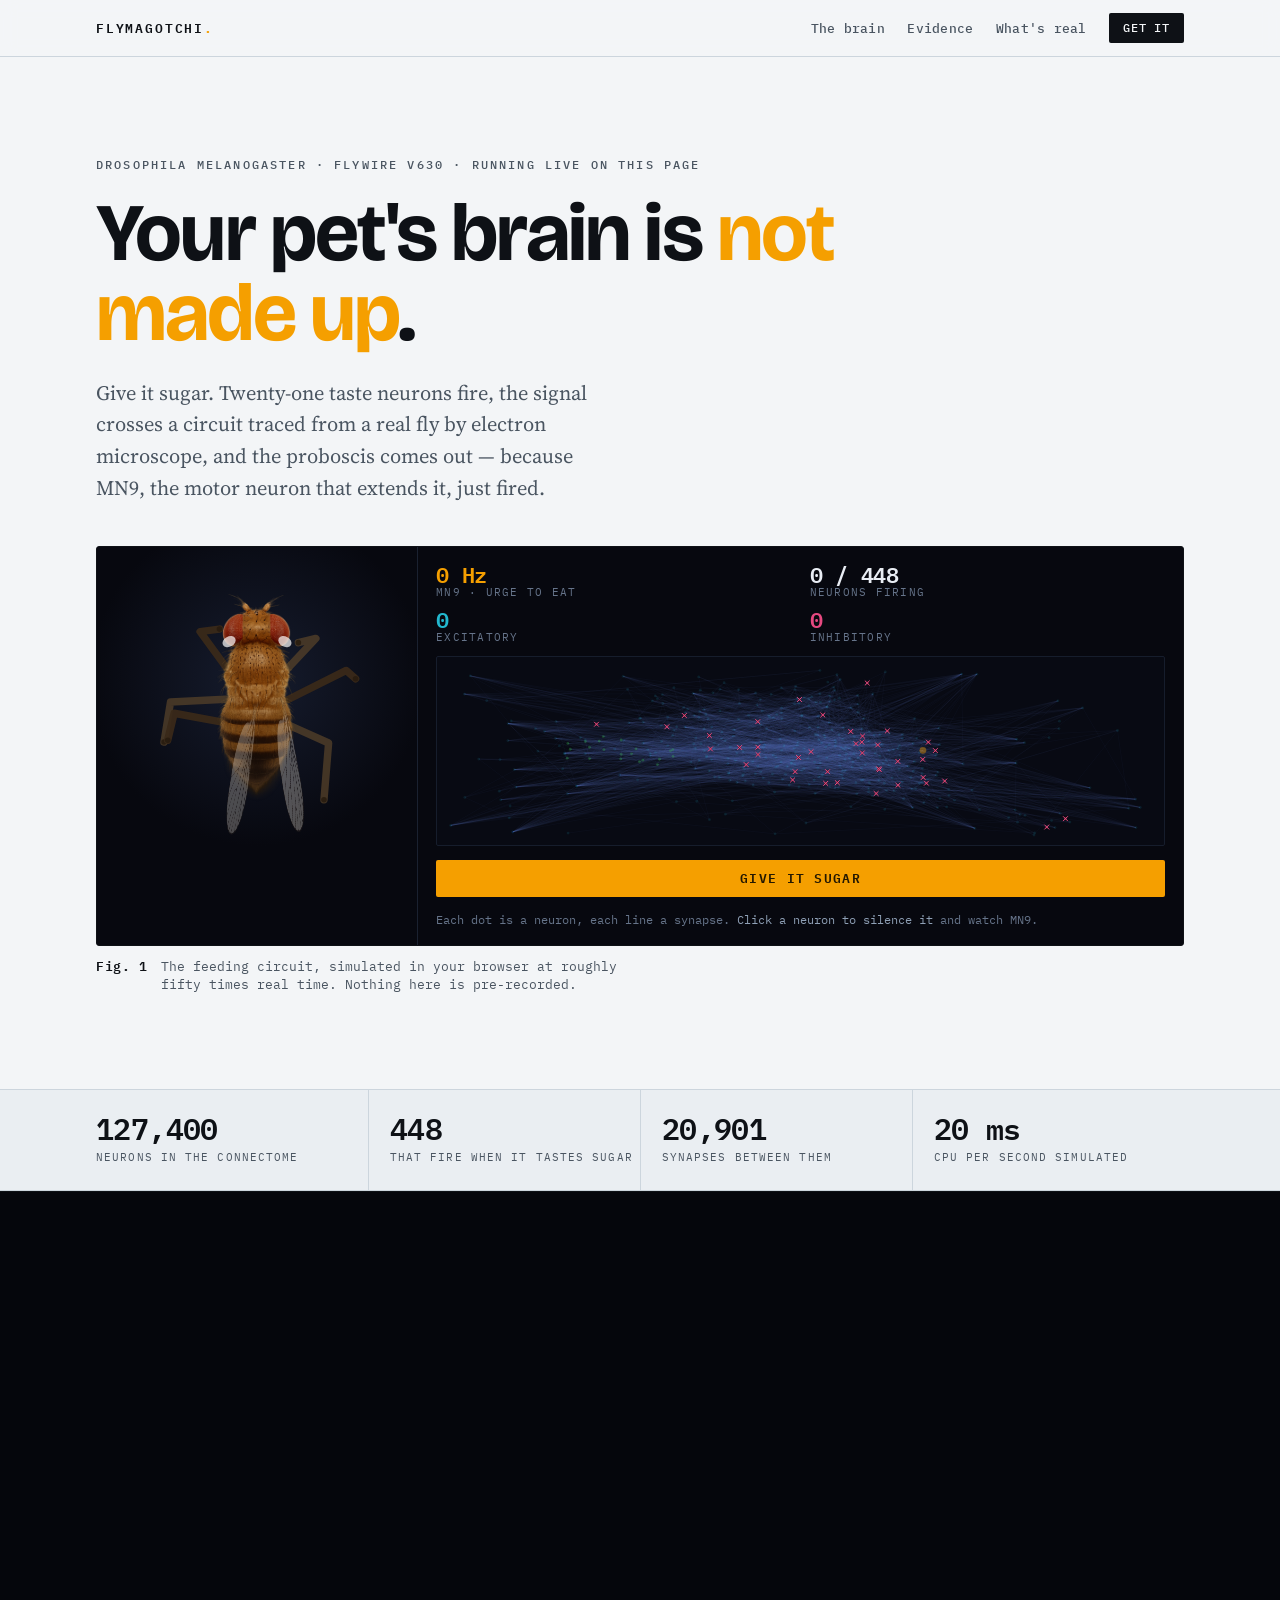
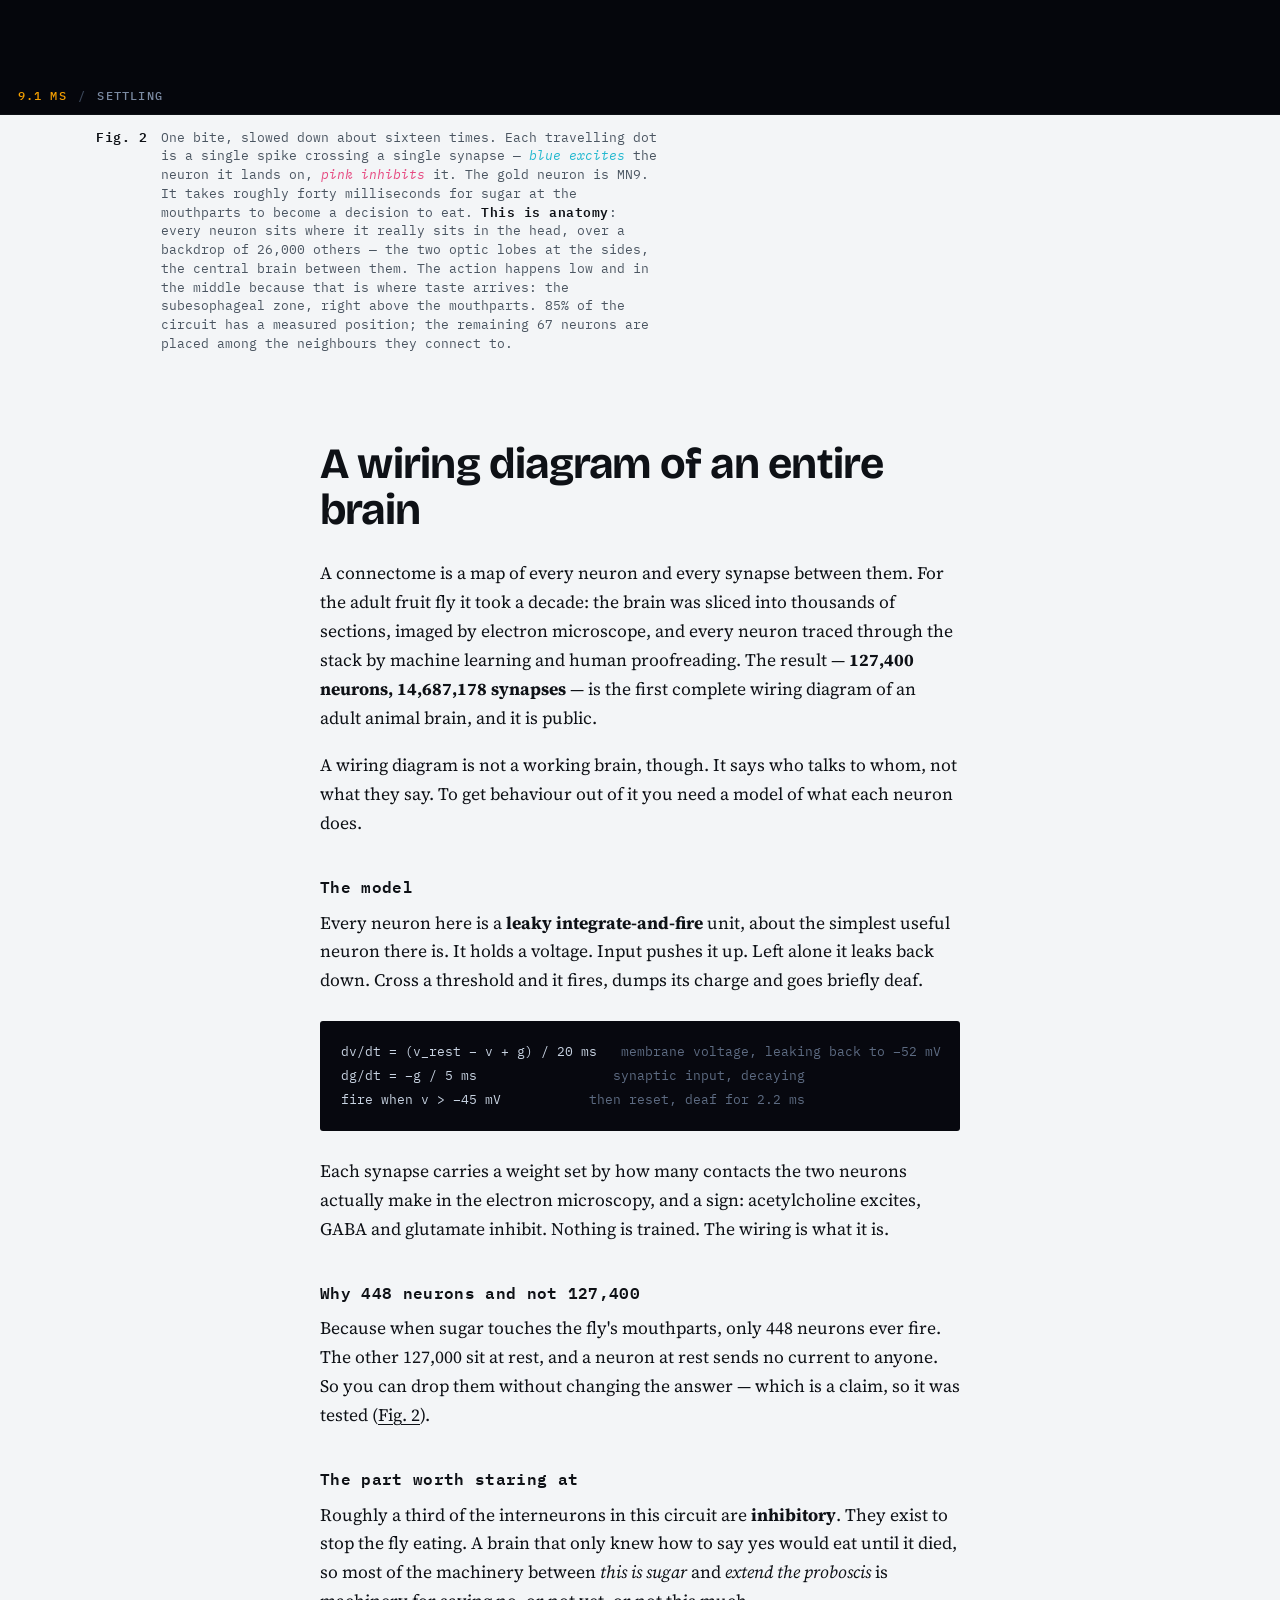
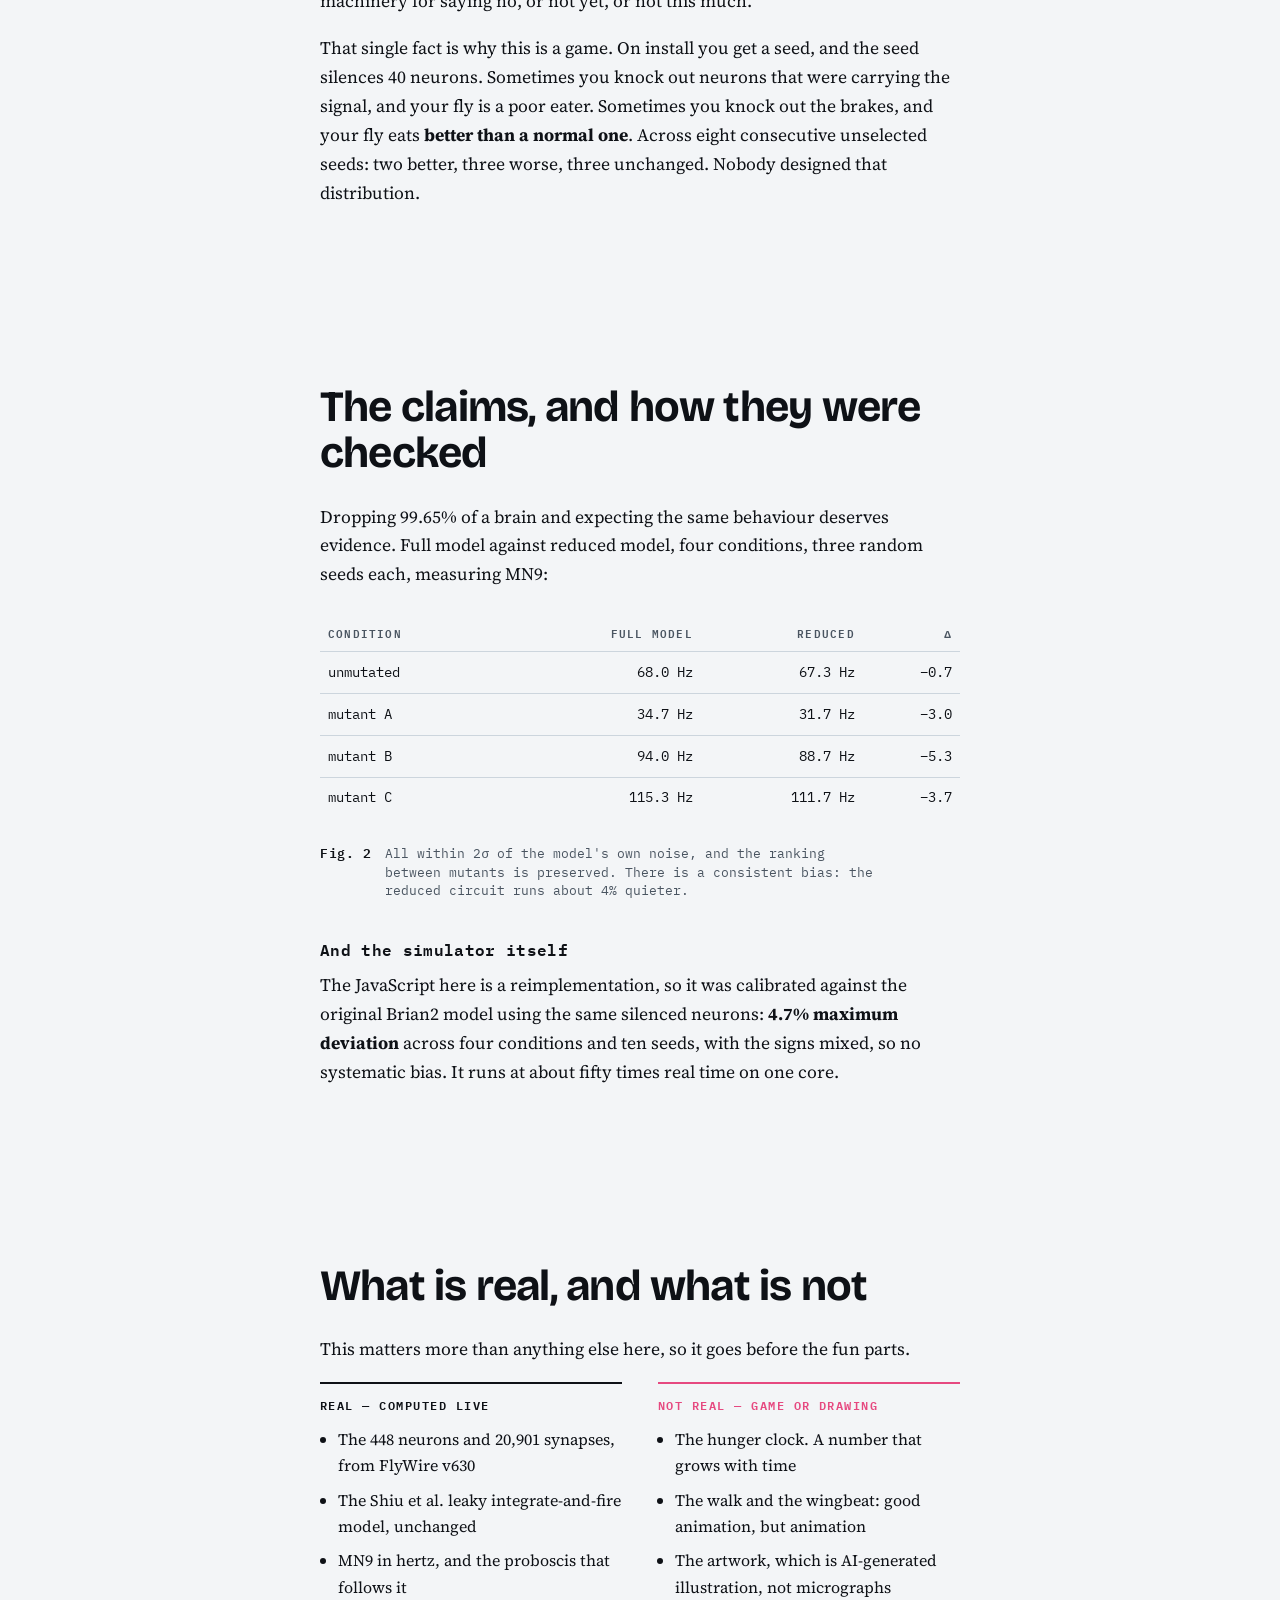
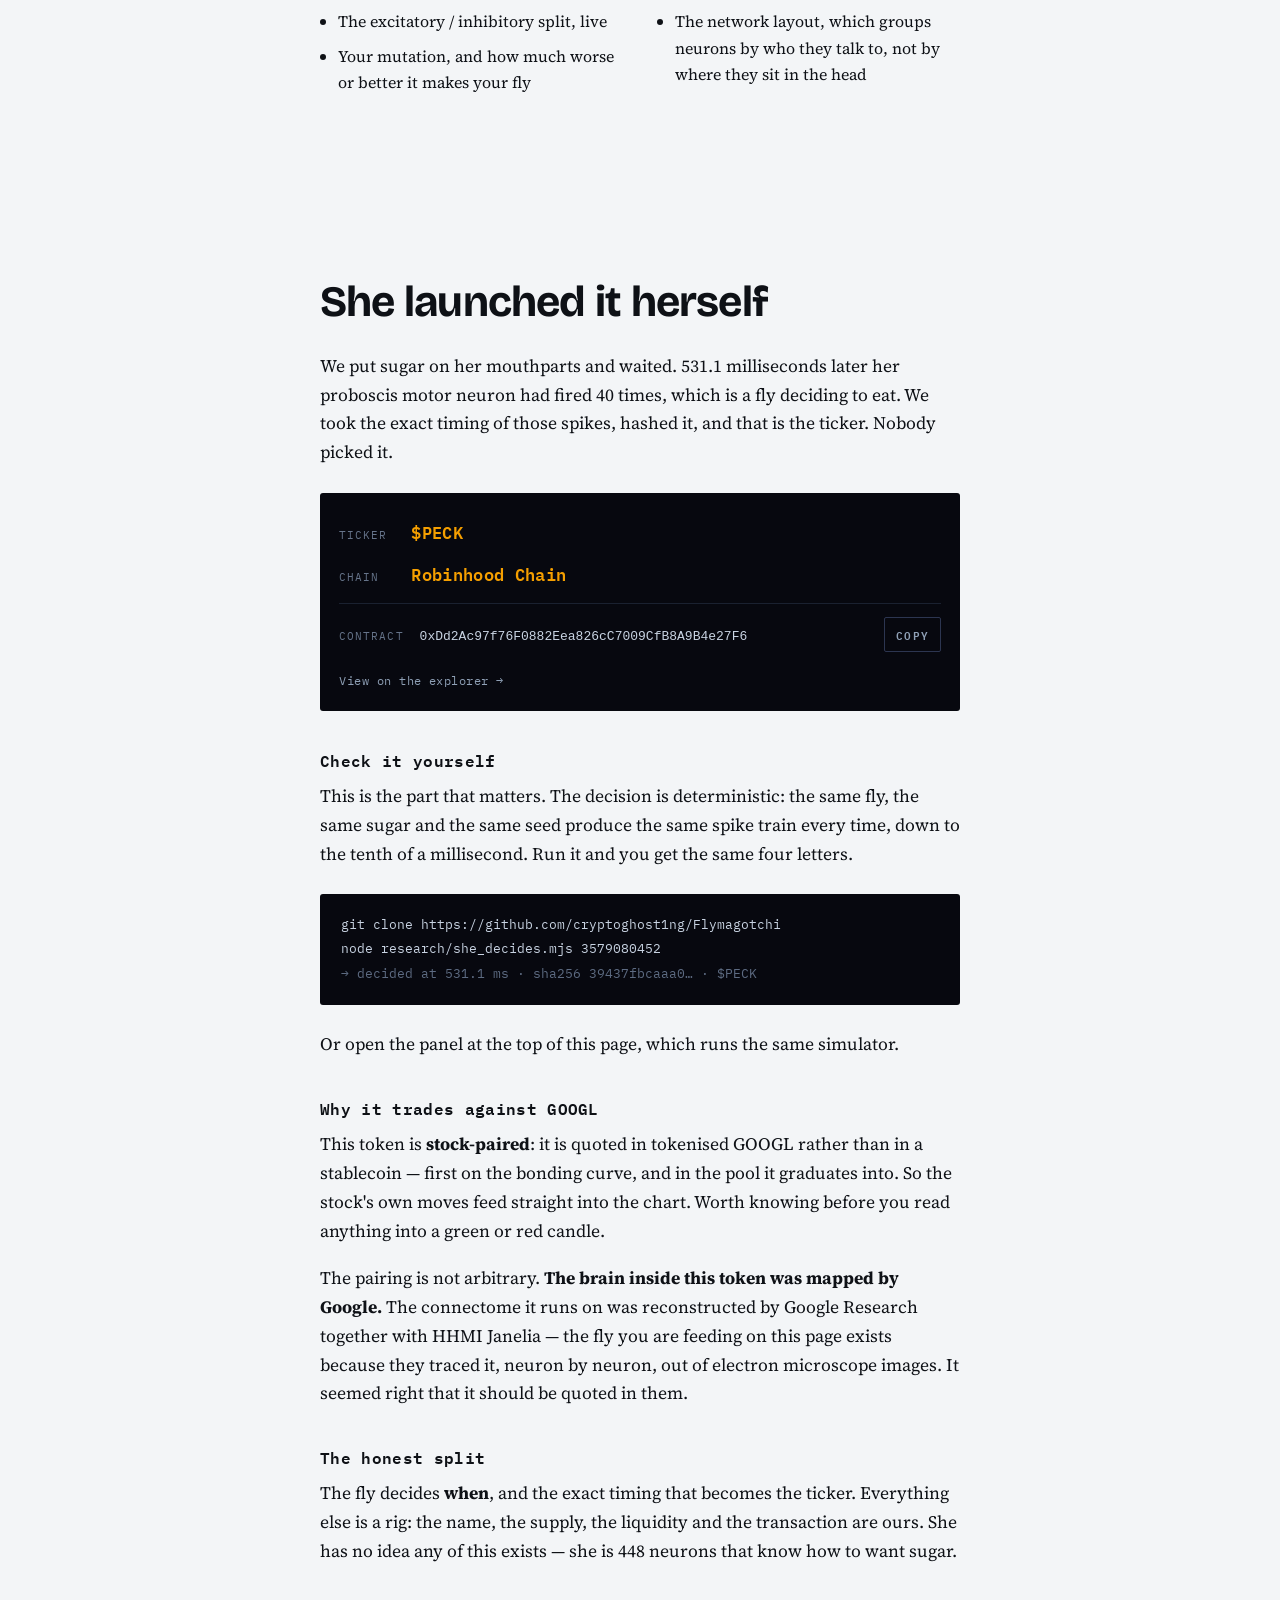
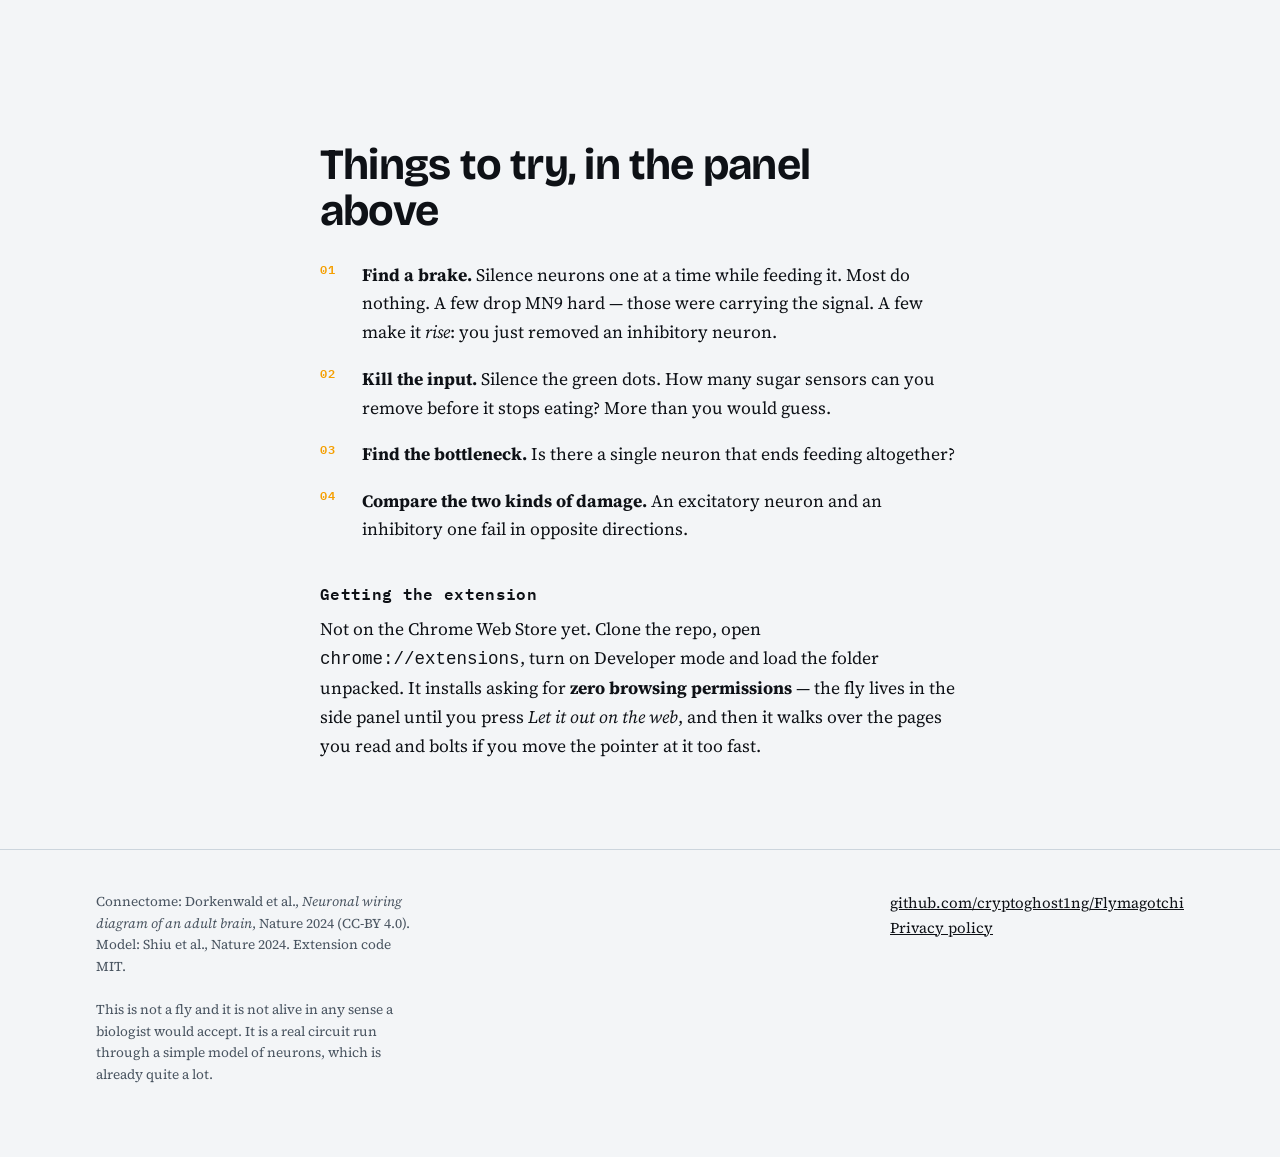
==== commit 914b2033: "Add the privacy policy the Chrome Web Store requires It says what is true and was checked against th" ====
--- a/site/index.html
+++ b/site/index.html
@@ -271,7 +271,7 @@
     brain</em>, Nature 2024 (CC-BY 4.0). Model: Shiu et al., Nature 2024. Extension code MIT.
     <br><br>This is not a fly and it is not alive in any sense a biologist would accept. It
     is a real circuit run through a simple model of neurons, which is already quite a lot.</p>
-    <p><a href="https://github.com/cryptoghost1ng/Flymagotchi">github.com/cryptoghost1ng/Flymagotchi</a></p>
+    <p><a href="https://github.com/cryptoghost1ng/Flymagotchi">github.com/cryptoghost1ng/Flymagotchi</a><br><a href="/privacy">Privacy policy</a></p>
   </div>
 </footer>
 
